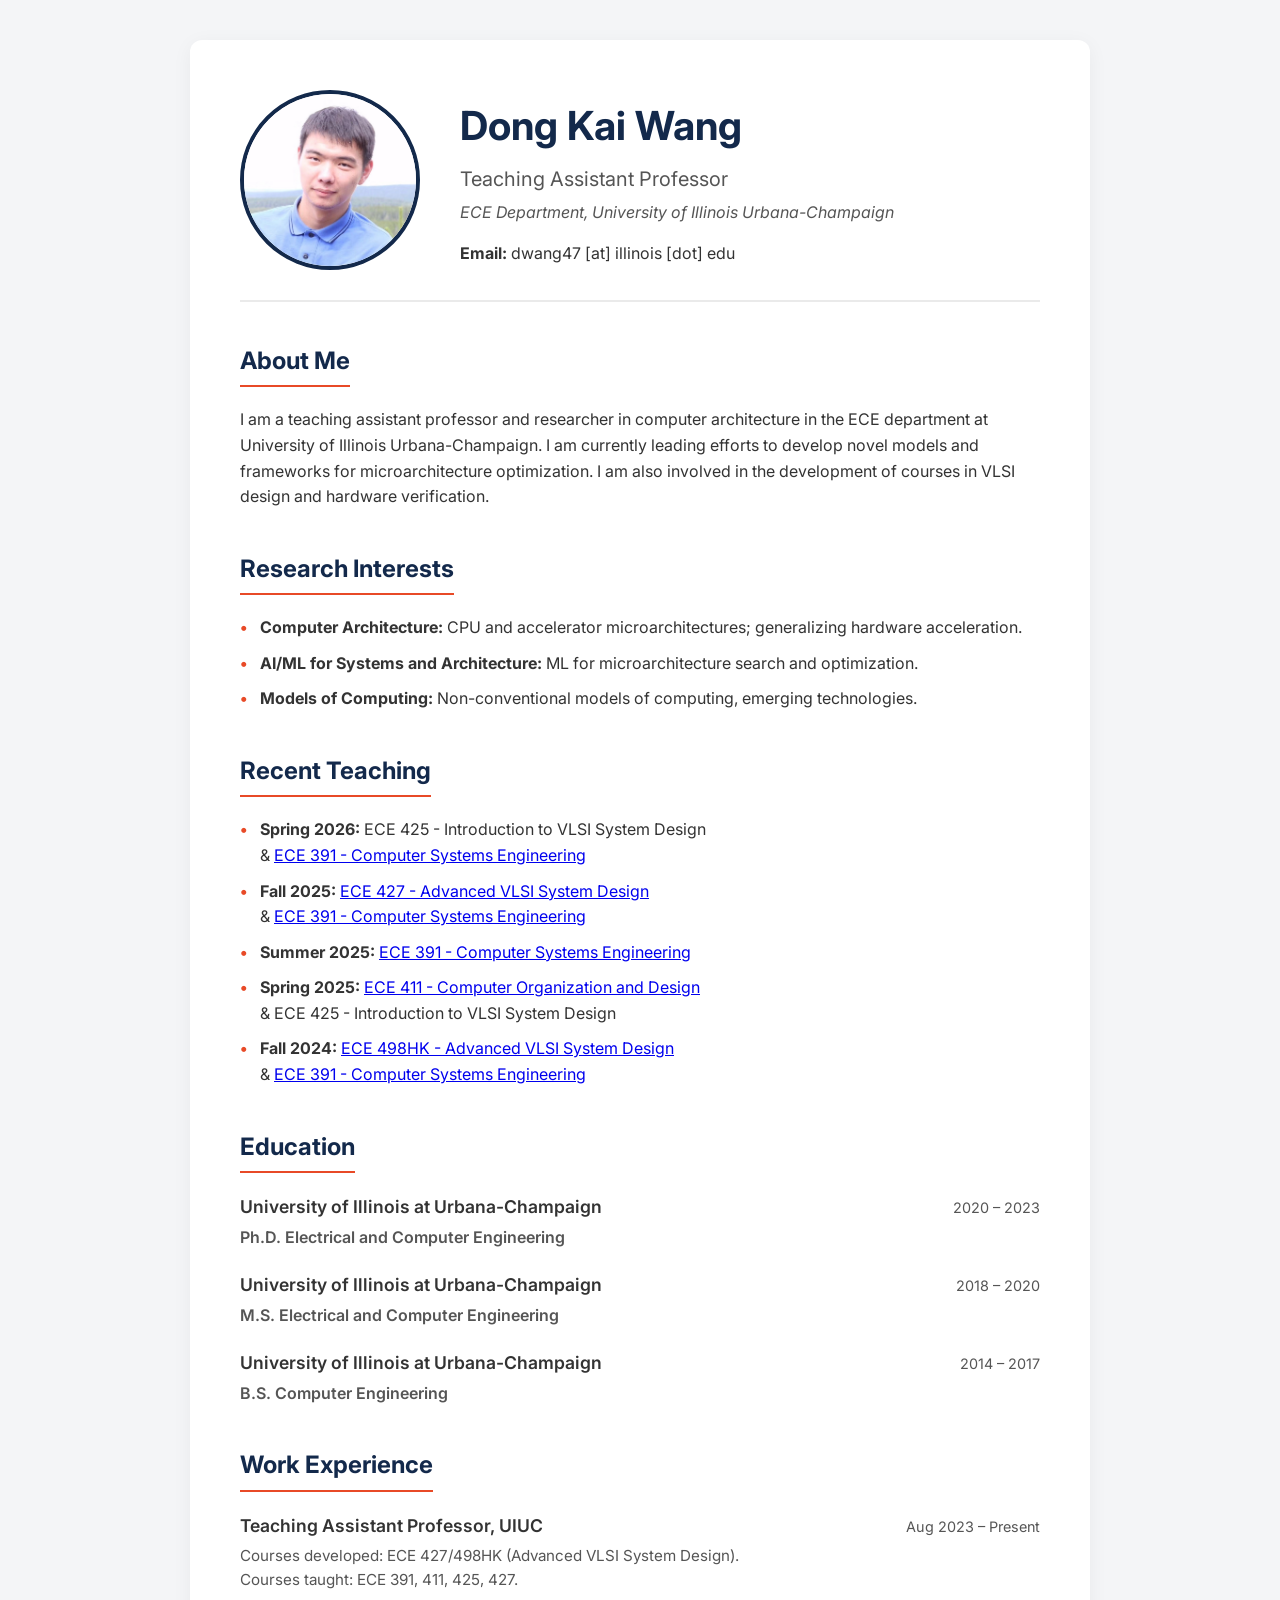
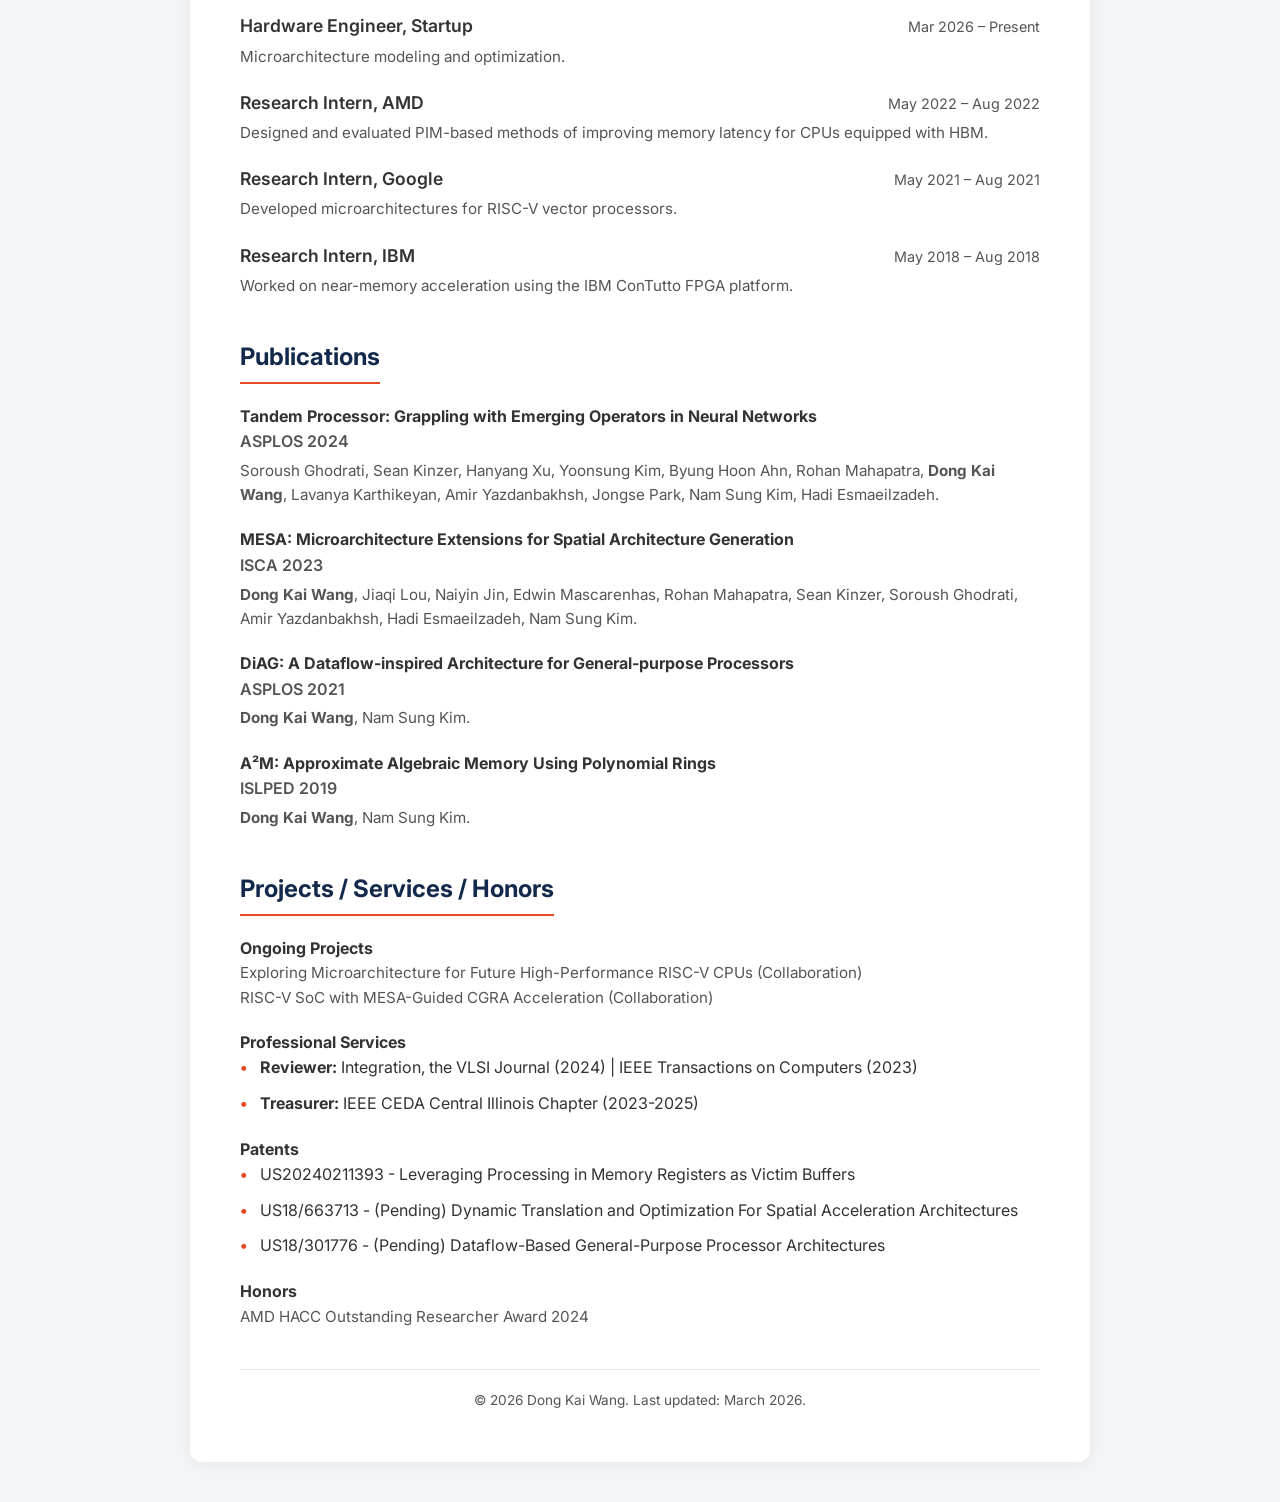
==== index.html @ e414188f "update" ====
<!DOCTYPE html>
<html lang="en">
<head>
    <meta charset="UTF-8">
    <meta name="viewport" content="width=device-width, initial-scale=1.0">
    <meta name="description" content="Dong Kai Wang - Teaching Assistant Professor at UIUC">
    <title>Dong Kai Wang | UIUC</title>
    <link rel="stylesheet" href="style.css">
    <link href="https://fonts.googleapis.com/css2?family=Inter:wght@300;400;600;700&display=swap" rel="stylesheet">
</head>
<body>

<div class="container">
    <header class="profile-header">
        <img src="headshot.jpg" alt="Dong Kai Wang" class="profile-img">
        <div class="profile-info">
            <h1>Dong Kai Wang</h1>
            <h2>Teaching Assistant Professor</h2>
            <p class="department">ECE Department, University of Illinois Urbana-Champaign</p>
            <p class="contact"><strong>Email:</strong> dwang47 [at] illinois [dot] edu</p>
        </div>
    </header>

    <main>
        <section id="about">
            <h3 class="section-title">About Me</h3>
            <p>I am a teaching assistant professor and researcher in computer architecture in the ECE department at University of Illinois Urbana-Champaign. I am currently leading efforts to develop novel models and frameworks for microarchitecture optimization. I am also involved in the development of courses in VLSI design and hardware verification.</p>
        </section>

        <section id="research-interests">
            <h3 class="section-title">Research Interests</h3>
            <ul class="clean-list">
                <li><strong>Computer Architecture:</strong> CPU and accelerator microarchitectures; generalizing hardware acceleration.</li>
                <li><strong>AI/ML for Systems and Architecture:</strong> ML for microarchitecture search and optimization.</li>
                <li><strong>Models of Computing:</strong> Non-conventional models of computing, emerging technologies.</li>
            </ul>
        </section>

        <section id="teaching">
            <h3 class="section-title">Recent Teaching</h3>
            <ul class="clean-list">
                <li><strong>Spring 2026:</strong> ECE 425 - Introduction to VLSI System Design <br>& <a href="https://courses.grainger.illinois.edu/ece391/sp2026/">ECE 391 - Computer Systems Engineering</a></li>
                <li><strong>Fall 2025:</strong> <a href="https://courses.grainger.illinois.edu/ece427/fa2025/">ECE 427 - Advanced VLSI System Design</a> <br>& <a href="https://courses.grainger.illinois.edu/ece391/fa2025/">ECE 391 - Computer Systems Engineering</a></li>
                <li><strong>Summer 2025:</strong> <a href="https://courses.grainger.illinois.edu/ece391/su2025/">ECE 391 - Computer Systems Engineering</a></li>
                <li><strong>Spring 2025:</strong> <a href="https://courses.grainger.illinois.edu/ece411/sp2025/course.html">ECE 411 - Computer Organization and Design</a> <br>& ECE 425 - Introduction to VLSI System Design</li>
                <li><strong>Fall 2024:</strong> <a href="https://courses.grainger.illinois.edu/ece498hk/fa2024/">ECE 498HK - Advanced VLSI System Design</a> <br>& <a href="https://courses.grainger.illinois.edu/ece391/fa2024/">ECE 391 - Computer Systems Engineering</a></li>
            </ul>
        </section>

        <section id="education">
            <h3 class="section-title">Education</h3>
            <div class="item">
                <div class="item-header">
                    <h4>University of Illinois at Urbana-Champaign</h4>
                    <span class="item-date">2020 &ndash; 2023</span>
                </div>
                <p class="item-sub">Ph.D. Electrical and Computer Engineering</p>
            </div>
            <div class="item">
                <div class="item-header">
                    <h4>University of Illinois at Urbana-Champaign</h4>
                    <span class="item-date">2018 &ndash; 2020</span>
                </div>
                <p class="item-sub">M.S. Electrical and Computer Engineering</p>
            </div>
            <div class="item">
                <div class="item-header">
                    <h4>University of Illinois at Urbana-Champaign</h4>
                    <span class="item-date">2014 &ndash; 2017</span>
                </div>
                <p class="item-sub">B.S. Computer Engineering</p>
            </div>
        </section>

        <section id="experience">
            <h3 class="section-title">Work Experience</h3>
            <div class="item">
                <div class="item-header">
                    <h4>Teaching Assistant Professor, UIUC</h4>
                    <span class="item-date">Aug 2023 &ndash; Present</span>
                </div>
                <p class="item-desc">Courses developed: ECE 427/498HK (Advanced VLSI System Design).</p>
                <p class="item-desc">Courses taught: ECE 391, 411, 425, 427.</p>
            </div>
            <div class="item">
                <div class="item-header">
                    <h4>Hardware Engineer, Startup</h4>
                    <span class="item-date">Mar 2026 &ndash; Present</span>
                </div>
                <p class="item-desc">Microarchitecture modeling and optimization.</p>
            </div>
            <div class="item">
                <div class="item-header">
                    <h4>Research Intern, AMD</h4>
                    <span class="item-date">May 2022 &ndash; Aug 2022</span>
                </div>
                <p class="item-desc">Designed and evaluated PIM-based methods of improving memory latency for CPUs equipped with HBM.</p>
            </div>
            <div class="item">
                <div class="item-header">
                    <h4>Research Intern, Google</h4>
                    <span class="item-date">May 2021 &ndash; Aug 2021</span>
                </div>
                <p class="item-desc">Developed microarchitectures for RISC-V vector processors.</p>
            </div>
            <div class="item">
                <div class="item-header">
                    <h4>Research Intern, IBM</h4>
                    <span class="item-date">May 2018 &ndash; Aug 2018</span>
                </div>
                <p class="item-desc">Worked on near-memory acceleration using the IBM ConTutto FPGA platform.</p>
            </div>
        </section>

        <section id="publications">
            <h3 class="section-title">Publications</h3>
            <div class="item">
                <h4>Tandem Processor: Grappling with Emerging Operators in Neural Networks</h4>
                <p class="item-sub">ASPLOS 2024</p>
                <p class="item-desc">Soroush Ghodrati, Sean Kinzer, Hanyang Xu, Yoonsung Kim, Byung Hoon Ahn, Rohan Mahapatra, <strong>Dong Kai Wang</strong>, Lavanya Karthikeyan, Amir Yazdanbakhsh, Jongse Park, Nam Sung Kim, Hadi Esmaeilzadeh.</p>
            </div>
            <div class="item">
                <h4>MESA: Microarchitecture Extensions for Spatial Architecture Generation</h4>
                <p class="item-sub">ISCA 2023</p>
                <p class="item-desc"><strong>Dong Kai Wang</strong>, Jiaqi Lou, Naiyin Jin, Edwin Mascarenhas, Rohan Mahapatra, Sean Kinzer, Soroush Ghodrati, Amir Yazdanbakhsh, Hadi Esmaeilzadeh, Nam Sung Kim.</p>
            </div>
            <div class="item">
                <h4>DiAG: A Dataflow-inspired Architecture for General-purpose Processors</h4>
                <p class="item-sub">ASPLOS 2021</p>
                <p class="item-desc"><strong>Dong Kai Wang</strong>, Nam Sung Kim.</p>
            </div>
             <div class="item">
                <h4>A²M: Approximate Algebraic Memory Using Polynomial Rings</h4>
                <p class="item-sub">ISLPED 2019</p>
                <p class="item-desc"><strong>Dong Kai Wang</strong>, Nam Sung Kim.</p>
            </div>
        </section>

        <section id="misc">
            <h3 class="section-title">Projects / Services / Honors</h3>
            <div class="item">
                <h4>Ongoing Projects</h4>
                <p class="item-desc">Exploring Microarchitecture for Future High-Performance RISC-V CPUs (Collaboration)</p>
				<p class="item-desc">RISC-V SoC with MESA-Guided CGRA Acceleration (Collaboration)</p>
            </div>
            <div class="item">
                <h4>Professional Services</h4>
                <ul class="clean-list">
                    <li><strong>Reviewer:</strong> Integration, the VLSI Journal (2024) | IEEE Transactions on Computers (2023)</li>
                    <li><strong>Treasurer:</strong> IEEE CEDA Central Illinois Chapter (2023-2025)</li>
                </ul>
            </div>
            <div class="item">
                <h4>Patents</h4>
                <ul class="clean-list">
                    <li>US20240211393 - Leveraging Processing in Memory Registers as Victim Buffers</li>
                    <li>US18/663713 - (Pending) Dynamic Translation and Optimization For Spatial Acceleration Architectures</li>
                    <li>US18/301776 - (Pending) Dataflow-Based General-Purpose Processor Architectures</li>
                </ul>
            </div>
            <div class="item">
                <h4>Honors</h4>
                <p class="item-desc">AMD HACC Outstanding Researcher Award 2024</p>
            </div>
        </section>
    </main>

    <footer class="site-footer">
        <p>&copy; 2026 Dong Kai Wang. Last updated: March 2026.</p>
    </footer>
</div>

</body>
</html>
---- style.css ----
/* style.css - Modernized Academic Profile */

:root {
    /* UIUC Brand Colors */
    --uiuc-blue: #13294B;
    --uiuc-orange: #E84A27;
    
    --text-main: #333333;
    --text-muted: #555555;
    --bg-page: #F4F5F7;
    --bg-container: #FFFFFF;
    --border-light: #EAEAEA;
}

* {
    box-sizing: border-box;
    margin: 0;
    padding: 0;
}

body {
    font-family: 'Inter', -apple-system, BlinkMacSystemFont, "Segoe UI", Roboto, sans-serif;
    color: var(--text-main);
    background-color: var(--bg-page);
    line-height: 1.6;
    font-size: 16px;
}

.container {
    max-width: 900px;
    margin: 40px auto;
    background-color: var(--bg-container);
    padding: 50px;
    border-radius: 12px;
    box-shadow: 0 4px 20px rgba(0, 0, 0, 0.05);
}

/* Header Styles */
.profile-header {
    display: flex;
    align-items: center;
    gap: 40px;
    margin-bottom: 40px;
    padding-bottom: 30px;
    border-bottom: 2px solid var(--border-light);
}

.profile-img {
    width: 180px;
    height: 180px;
    object-fit: cover;
    border-radius: 50%;
    border: 4px solid var(--uiuc-blue);
}

.profile-info h1 {
    font-size: 2.5rem;
    color: var(--uiuc-blue);
    font-weight: 700;
    margin-bottom: 5px;
}

.profile-info h2 {
    font-size: 1.25rem;
    color: var(--text-muted);
    font-weight: 400;
    margin-bottom: 5px;
}

.department {
    font-style: italic;
    color: var(--text-muted);
    margin-bottom: 15px;
}

/* Section Styles */
section {
    margin-bottom: 40px;
}

.section-title {
    font-size: 1.5rem;
    color: var(--uiuc-blue);
    border-bottom: 2px solid var(--uiuc-orange);
    padding-bottom: 5px;
    margin-bottom: 20px;
    display: inline-block;
}

/* Item Styles (for education, experience, pubs) */
.item {
    margin-bottom: 20px;
}

.item-header {
    display: flex;
    justify-content: space-between;
    align-items: baseline;
    margin-bottom: 4px;
}

.item-header h4 {
    font-size: 1.1rem;
    font-weight: 600;
    color: var(--text-main);
}

.item-date {
    font-size: 0.9rem;
    color: var(--text-muted);
    white-space: nowrap;
}

.item-sub {
    font-weight: 600;
    color: var(--text-muted);
    margin-bottom: 4px;
}

.item-desc {
    color: var(--text-muted);
    font-size: 0.95rem;
}

/* Lists */
.clean-list {
    list-style-type: none;
}

.clean-list li {
    margin-bottom: 10px;
    position: relative;
    padding-left: 20px;
}

.clean-list li::before {
    content: "•";
    color: var(--uiuc-orange);
    font-weight: bold;
    position: absolute;
    left: 0;
}

/* Footer */
.site-footer {
    text-align: center;
    margin-top: 40px;
    padding-top: 20px;
    border-top: 1px solid var(--border-light);
    color: var(--text-muted);
    font-size: 0.85rem;
}

/* Responsive adjustments for mobile */
@media (max-width: 600px) {
    .container {
        margin: 20px;
        padding: 30px;
    }
    
    .profile-header {
        flex-direction: column;
        text-align: center;
        gap: 20px;
    }
    
    .item-header {
        flex-direction: column;
    }
}
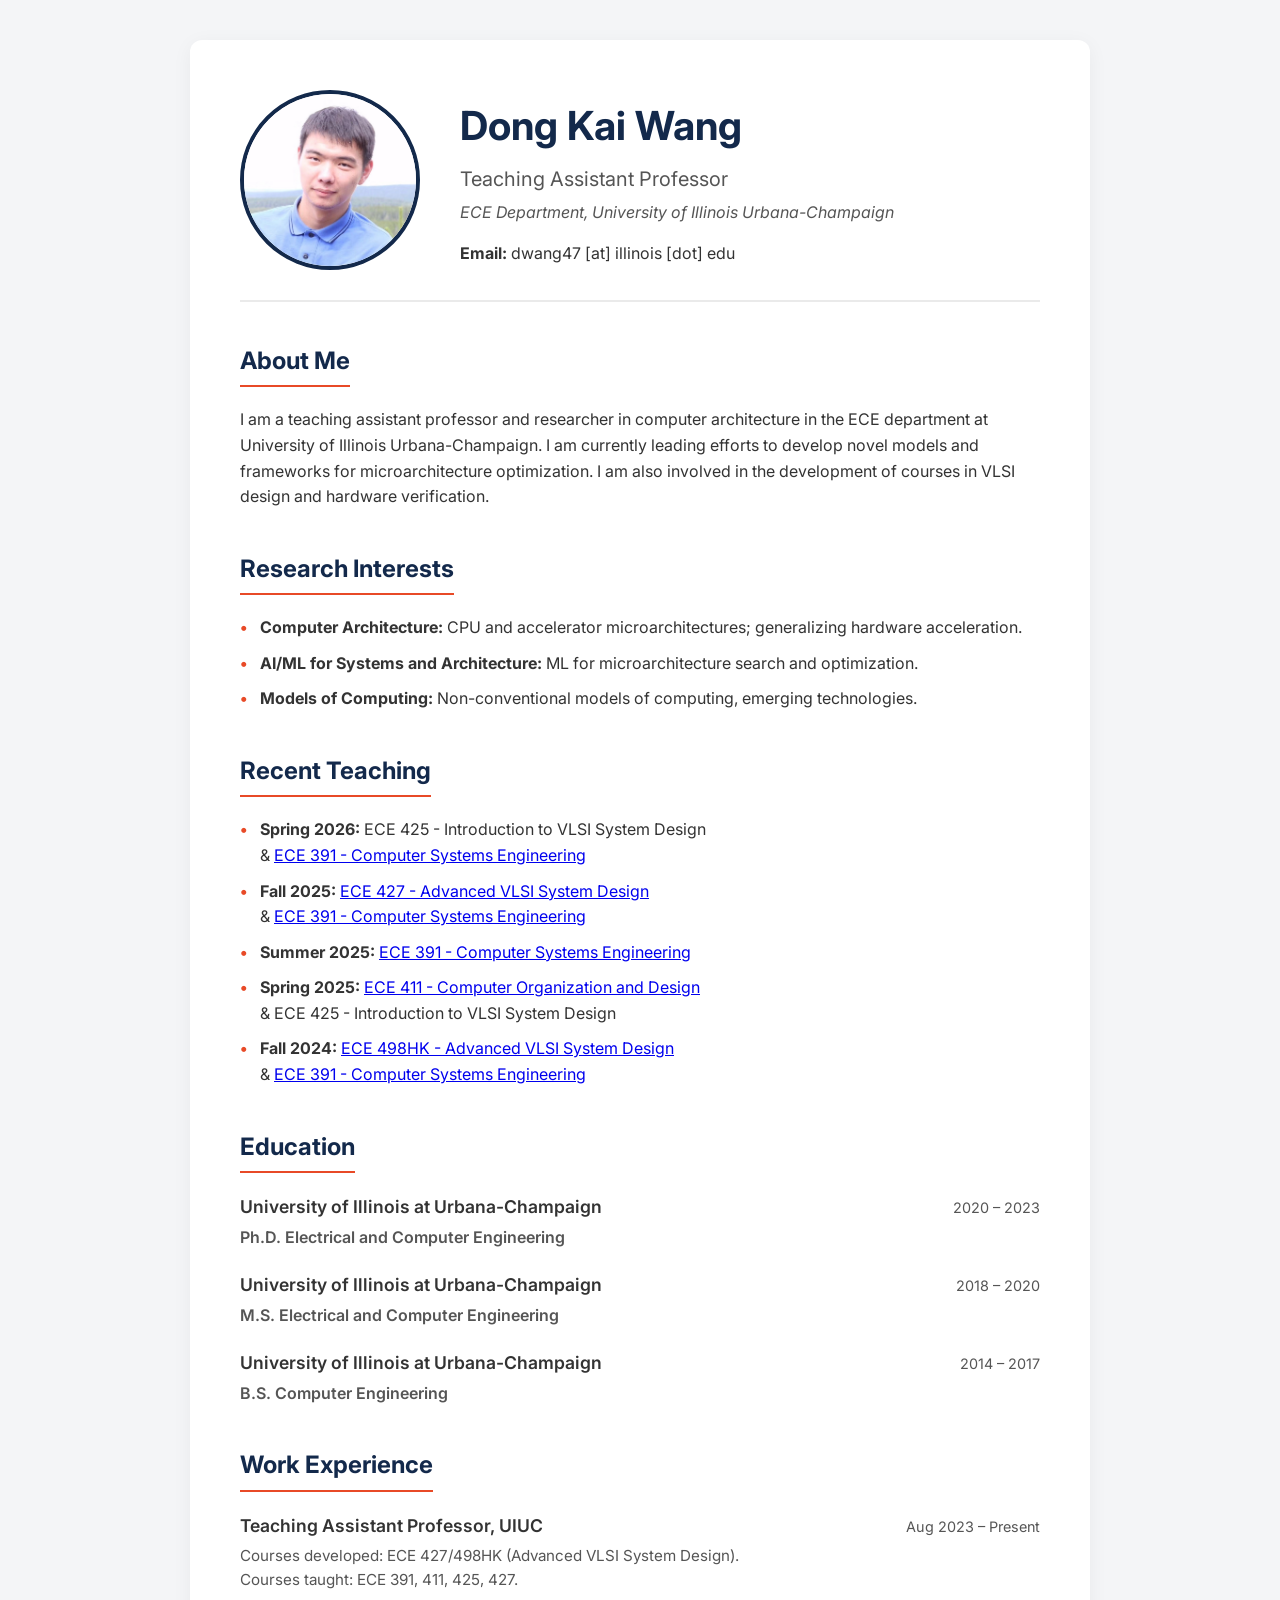
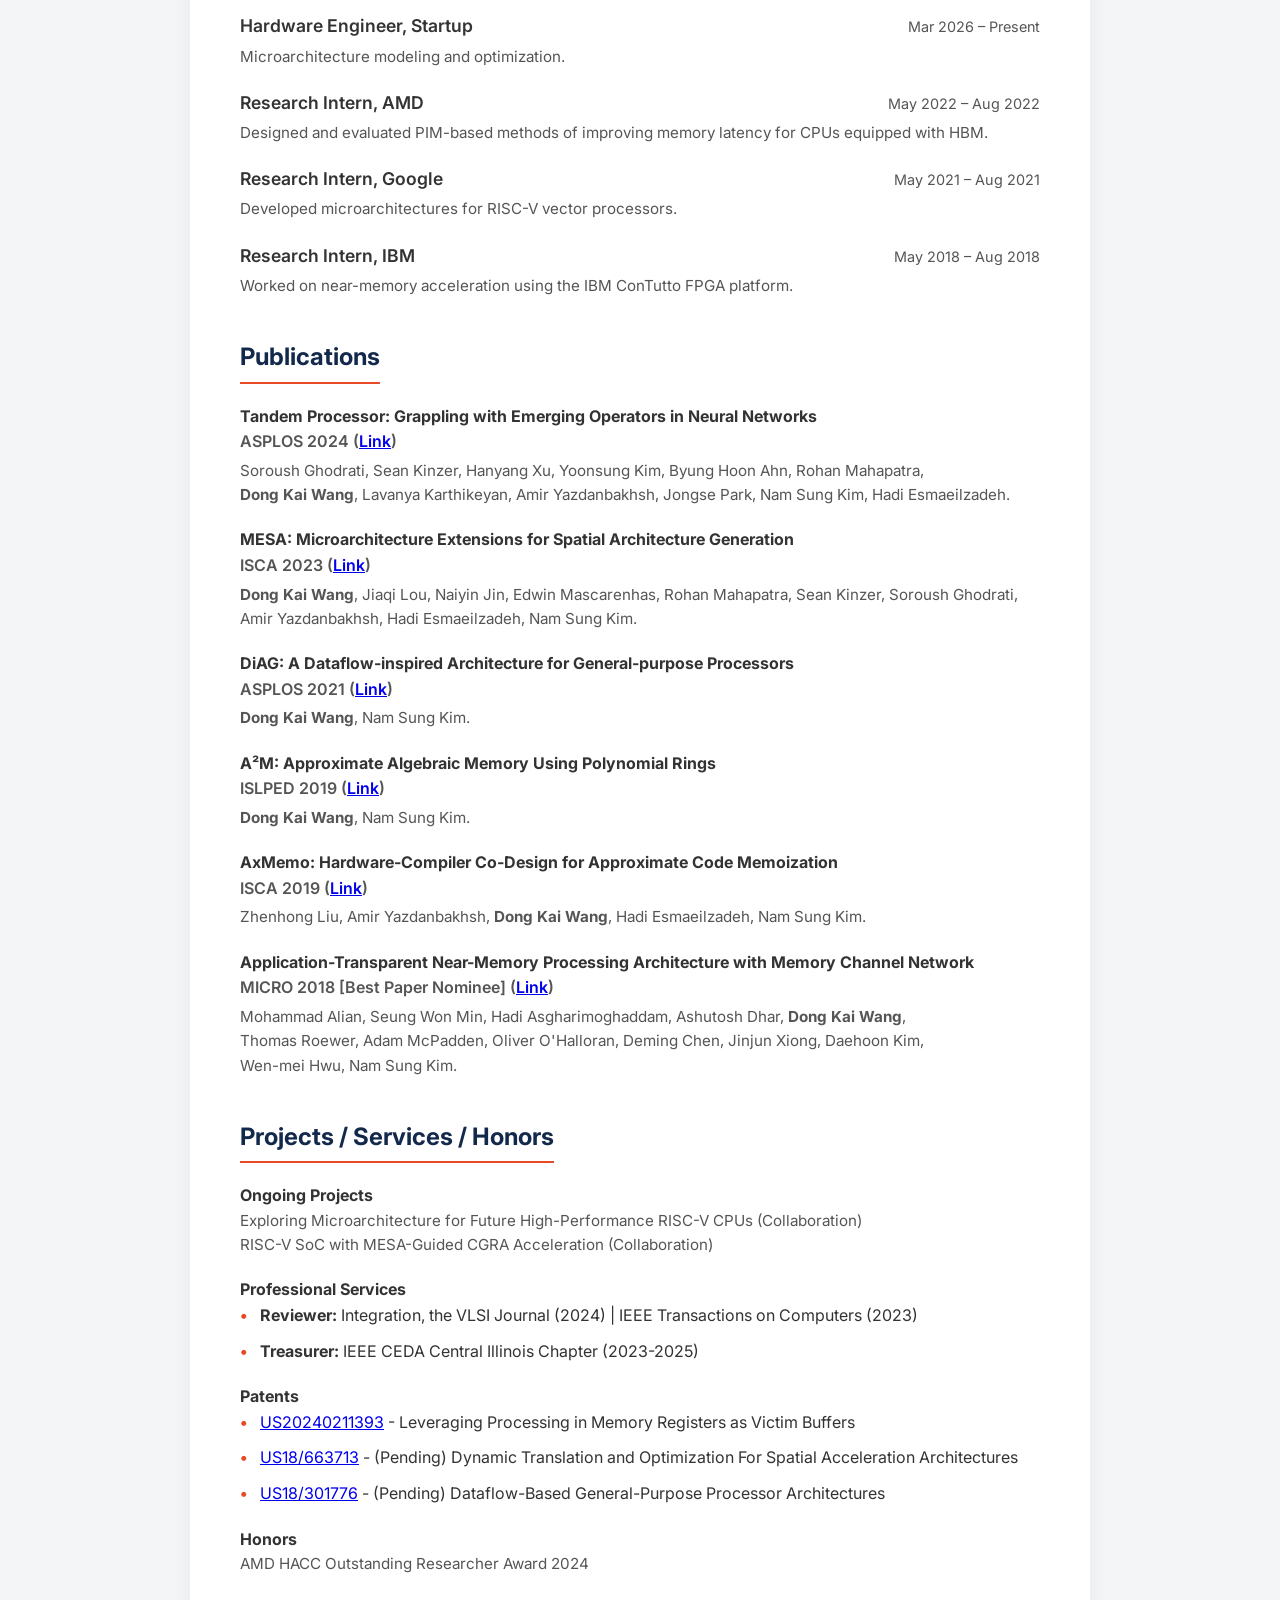
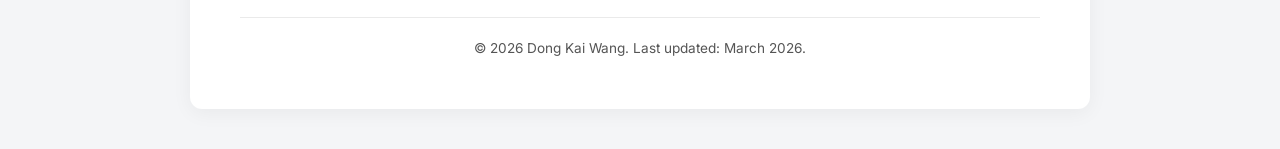
==== commit 99e18ad3: "update" ====
--- a/index.html
+++ b/index.html
@@ -116,23 +116,33 @@
             <h3 class="section-title">Publications</h3>
             <div class="item">
                 <h4>Tandem Processor: Grappling with Emerging Operators in Neural Networks</h4>
-                <p class="item-sub">ASPLOS 2024</p>
-                <p class="item-desc">Soroush Ghodrati, Sean Kinzer, Hanyang Xu, Yoonsung Kim, Byung Hoon Ahn, Rohan Mahapatra, <strong>Dong Kai Wang</strong>, Lavanya Karthikeyan, Amir Yazdanbakhsh, Jongse Park, Nam Sung Kim, Hadi Esmaeilzadeh.</p>
+                <p class="item-sub">ASPLOS 2024 (<a href="https://dl.acm.org/doi/10.1145/3620665.3640365">Link</a>)</p>
+                <p class="item-desc">Soroush Ghodrati, Sean Kinzer, Hanyang Xu, Yoonsung Kim, Byung Hoon Ahn, Rohan Mahapatra, <br> <strong>Dong Kai Wang</strong>, Lavanya Karthikeyan, Amir Yazdanbakhsh, Jongse Park, Nam Sung Kim, Hadi Esmaeilzadeh.</p>
             </div>
             <div class="item">
                 <h4>MESA: Microarchitecture Extensions for Spatial Architecture Generation</h4>
-                <p class="item-sub">ISCA 2023</p>
+                <p class="item-sub">ISCA 2023 (<a href="https://dl.acm.org/doi/abs/10.1145/3579371.3589084">Link</a>)</p>
                 <p class="item-desc"><strong>Dong Kai Wang</strong>, Jiaqi Lou, Naiyin Jin, Edwin Mascarenhas, Rohan Mahapatra, Sean Kinzer, Soroush Ghodrati, Amir Yazdanbakhsh, Hadi Esmaeilzadeh, Nam Sung Kim.</p>
             </div>
             <div class="item">
                 <h4>DiAG: A Dataflow-inspired Architecture for General-purpose Processors</h4>
-                <p class="item-sub">ASPLOS 2021</p>
+                <p class="item-sub">ASPLOS 2021 (<a href="https://dl.acm.org/doi/10.1145/3445814.3446703">Link</a>)</p>
                 <p class="item-desc"><strong>Dong Kai Wang</strong>, Nam Sung Kim.</p>
             </div>
              <div class="item">
                 <h4>A²M: Approximate Algebraic Memory Using Polynomial Rings</h4>
-                <p class="item-sub">ISLPED 2019</p>
+                <p class="item-sub">ISLPED 2019 (<a href="https://ieeexplore.ieee.org/document/8824846">Link</a>)</p>
                 <p class="item-desc"><strong>Dong Kai Wang</strong>, Nam Sung Kim.</p>
+            </div>
+             <div class="item">
+                <h4>AxMemo: Hardware-Compiler Co-Design for Approximate Code Memoization</h4>
+                <p class="item-sub">ISCA 2019 (<a href="https://ieeexplore.ieee.org/document/8980340">Link</a>)</p>
+                <p class="item-desc">Zhenhong Liu, Amir Yazdanbakhsh, <strong>Dong Kai Wang</strong>, Hadi Esmaeilzadeh, Nam Sung Kim.</p>
+            </div>
+             <div class="item">
+                <h4>Application-Transparent Near-Memory Processing Architecture with Memory Channel Network</h4>
+                <p class="item-sub">MICRO 2018 [Best Paper Nominee] (<a href="https://ieeexplore.ieee.org/document/8574587">Link</a>)</p>
+                <p class="item-desc">Mohammad Alian, Seung Won Min, Hadi Asgharimoghaddam, Ashutosh Dhar, <strong>Dong Kai Wang</strong>, <br> Thomas Roewer, Adam McPadden, Oliver O'Halloran, Deming Chen, Jinjun Xiong, Daehoon Kim, <br> Wen-mei Hwu, Nam Sung Kim.</p>
             </div>
         </section>
 
@@ -153,9 +163,9 @@
             <div class="item">
                 <h4>Patents</h4>
                 <ul class="clean-list">
-                    <li>US20240211393 - Leveraging Processing in Memory Registers as Victim Buffers</li>
-                    <li>US18/663713 - (Pending) Dynamic Translation and Optimization For Spatial Acceleration Architectures</li>
-                    <li>US18/301776 - (Pending) Dataflow-Based General-Purpose Processor Architectures</li>
+                    <li><a href="https://patents.google.com/patent/US12147338B2">US20240211393</a> - Leveraging Processing in Memory Registers as Victim Buffers</li>
+                    <li><a href="https://patents.google.com/patent/US20240385886A1/en">US18/663713</a> - (Pending) Dynamic Translation and Optimization For Spatial Acceleration Architectures</li>
+                    <li><a href="https://patents.google.com/patent/US20230333852A1/en">US18/301776</a> - (Pending) Dataflow-Based General-Purpose Processor Architectures</li>
                 </ul>
             </div>
             <div class="item">
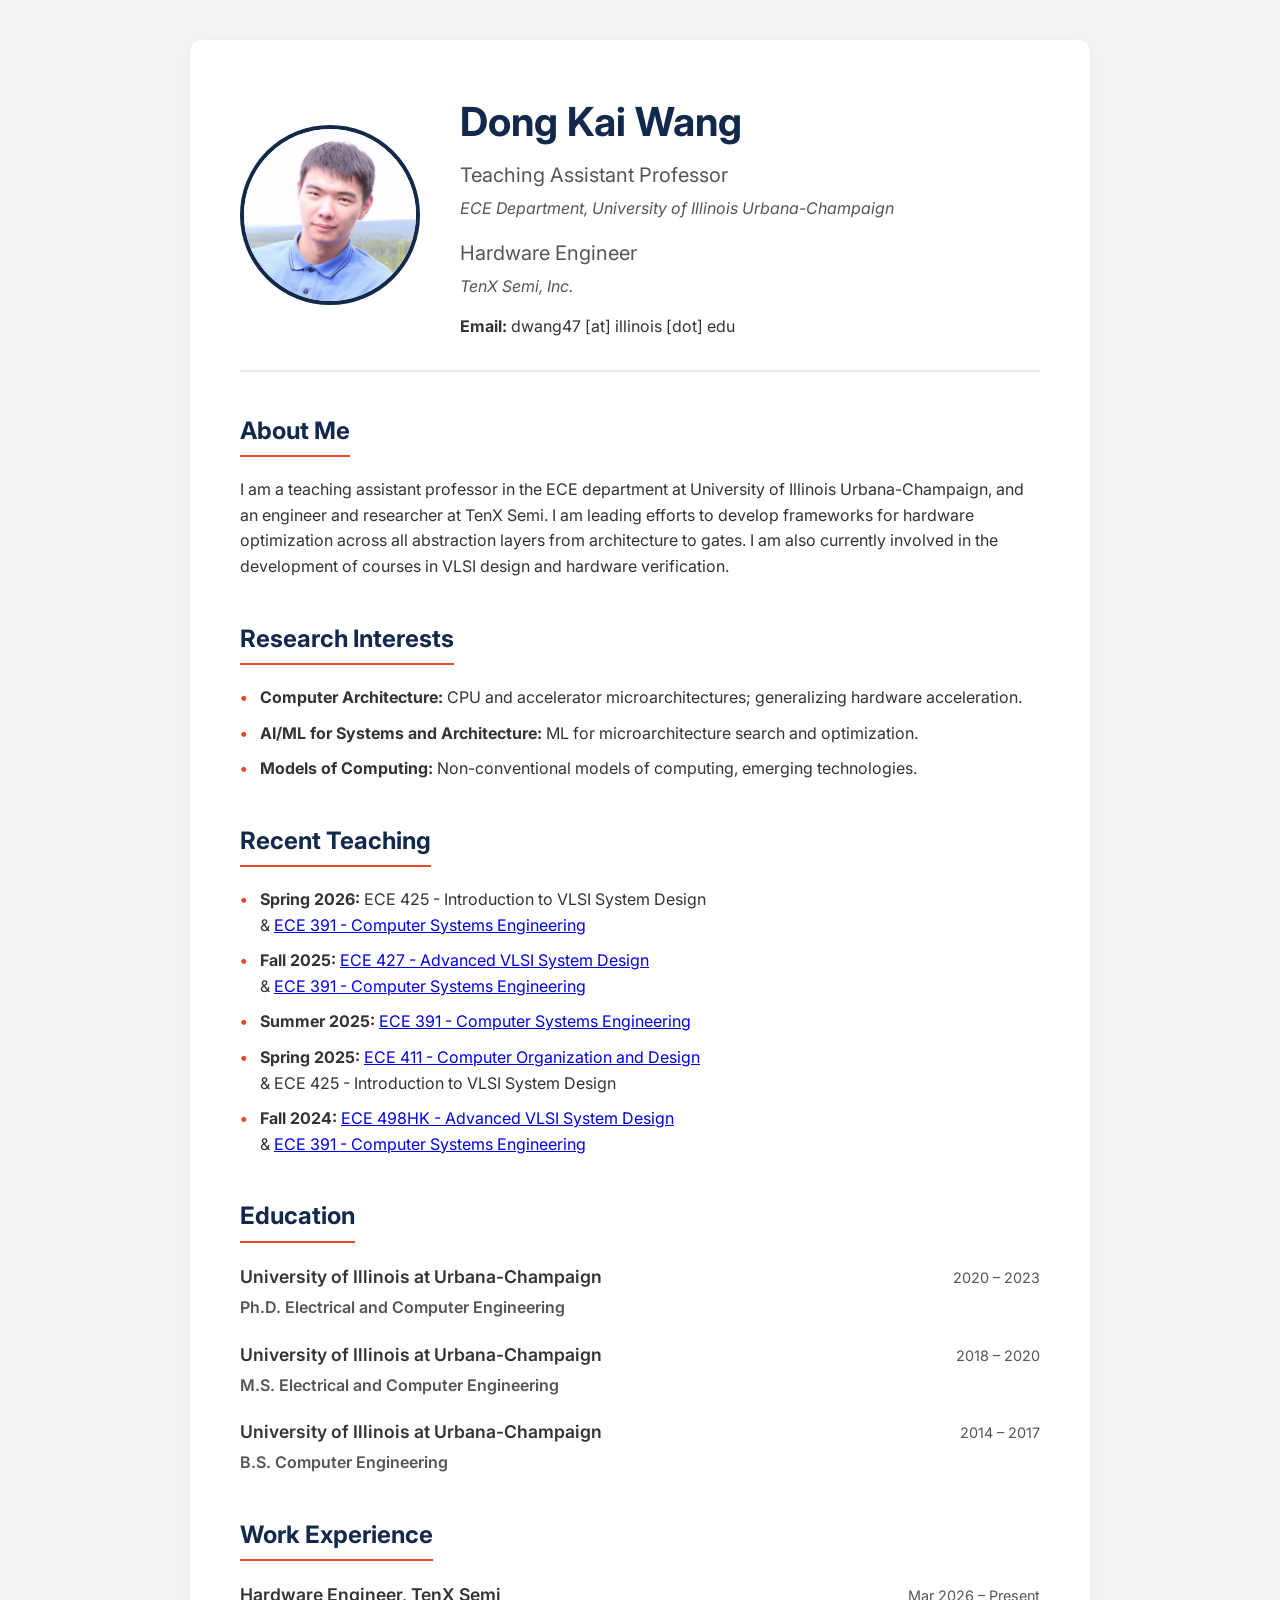
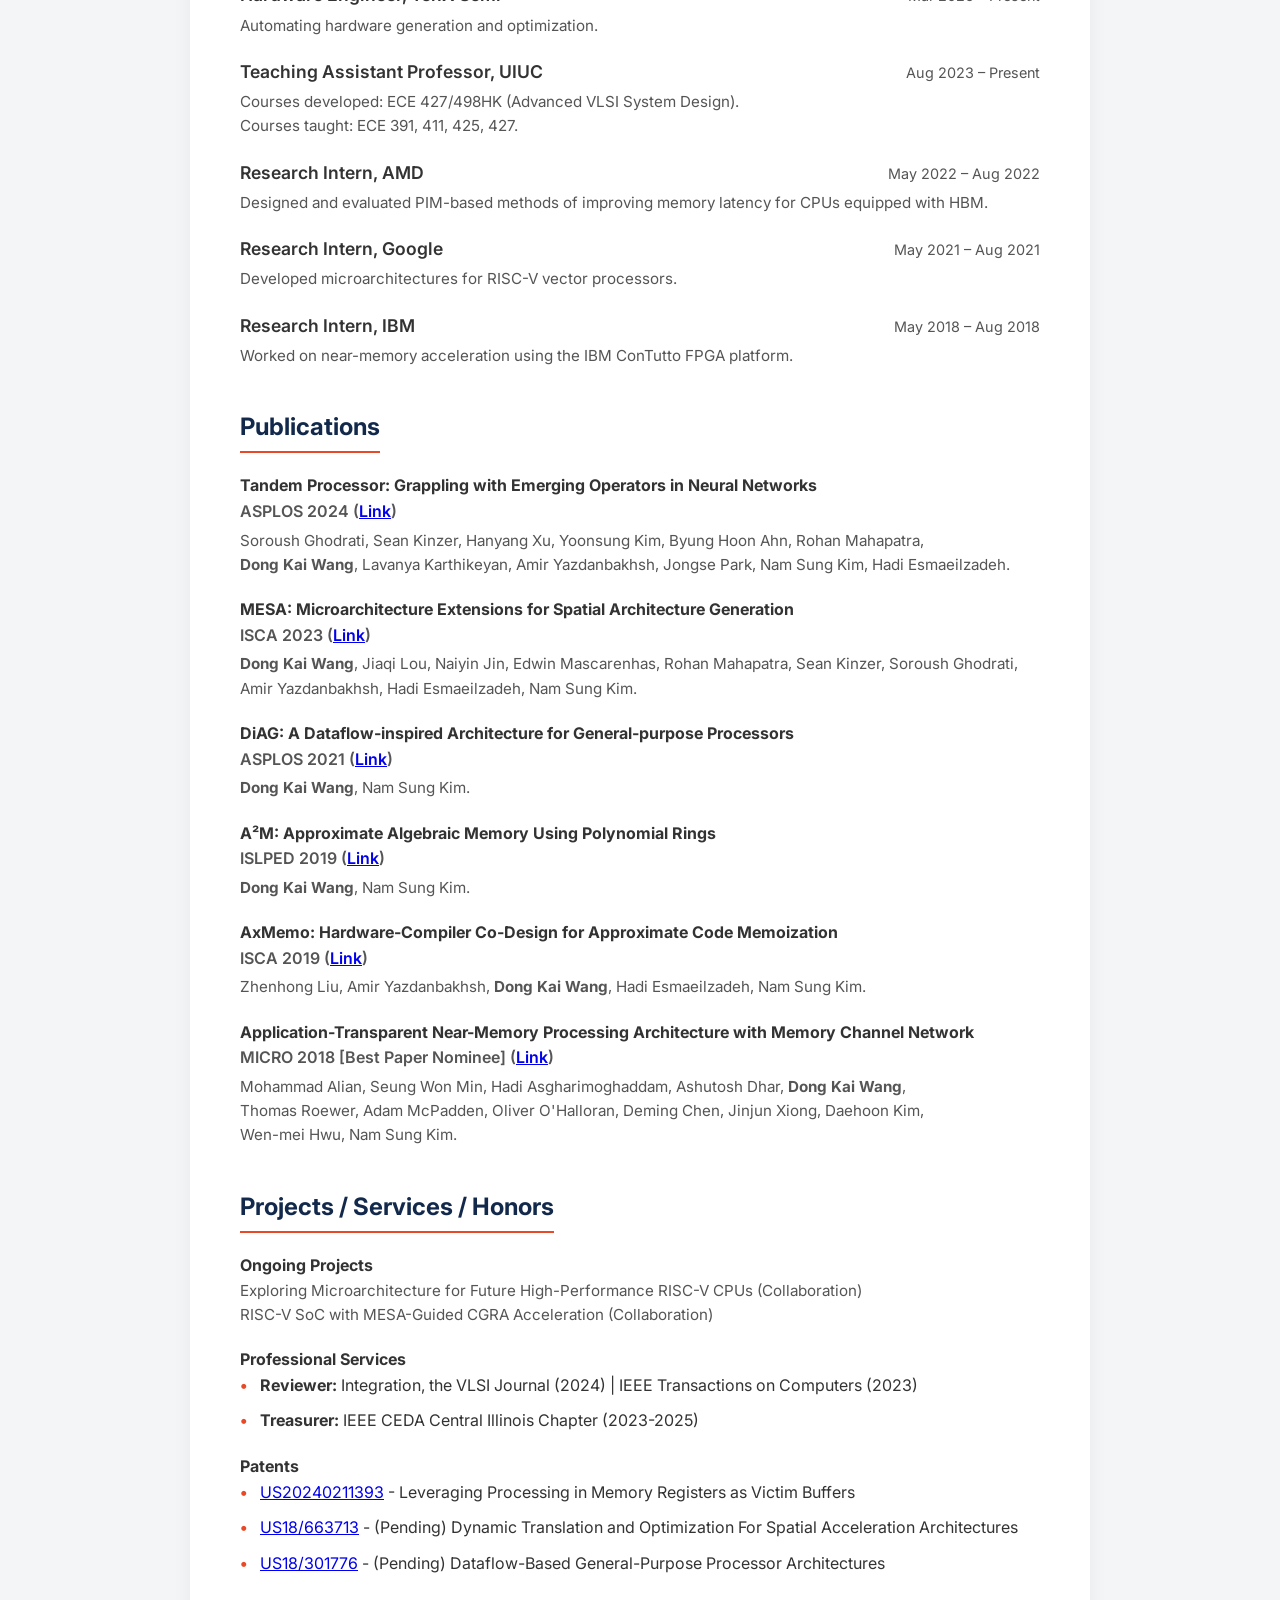
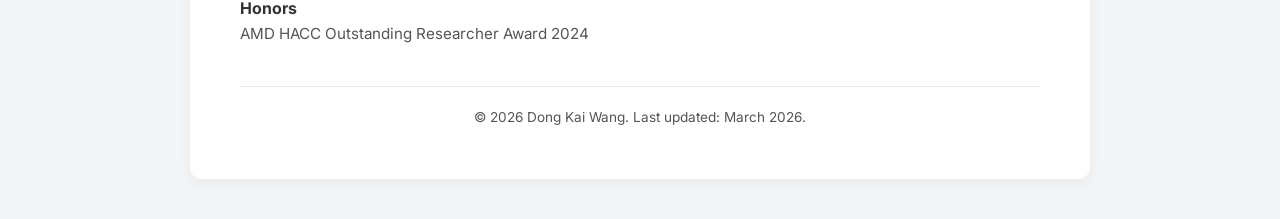
==== commit 696e36f2: "Update index.html" ====
--- a/index.html
+++ b/index.html
@@ -3,8 +3,8 @@
 <head>
     <meta charset="UTF-8">
     <meta name="viewport" content="width=device-width, initial-scale=1.0">
-    <meta name="description" content="Dong Kai Wang - Teaching Assistant Professor at UIUC">
-    <title>Dong Kai Wang | UIUC</title>
+    <meta name="description" content="Dong Kai Wang">
+    <title>Dong Kai Wang</title>
     <link rel="stylesheet" href="style.css">
     <link href="https://fonts.googleapis.com/css2?family=Inter:wght@300;400;600;700&display=swap" rel="stylesheet">
 </head>
@@ -17,6 +17,8 @@
             <h1>Dong Kai Wang</h1>
             <h2>Teaching Assistant Professor</h2>
             <p class="department">ECE Department, University of Illinois Urbana-Champaign</p>
+            <h2>Hardware Engineer</h2>
+            <p class="department">TenX Semi, Inc.</p>
             <p class="contact"><strong>Email:</strong> dwang47 [at] illinois [dot] edu</p>
         </div>
     </header>
@@ -24,7 +26,7 @@
     <main>
         <section id="about">
             <h3 class="section-title">About Me</h3>
-            <p>I am a teaching assistant professor and researcher in computer architecture in the ECE department at University of Illinois Urbana-Champaign. I am currently leading efforts to develop novel models and frameworks for microarchitecture optimization. I am also involved in the development of courses in VLSI design and hardware verification.</p>
+            <p>I am a teaching assistant professor in the ECE department at University of Illinois Urbana-Champaign, and an engineer and researcher at TenX Semi. I am leading efforts to develop frameworks for hardware optimization across all abstraction layers from architecture to gates. I am also currently involved in the development of courses in VLSI design and hardware verification.</p>
         </section>
 
         <section id="research-interests">
@@ -76,18 +78,18 @@
             <h3 class="section-title">Work Experience</h3>
             <div class="item">
                 <div class="item-header">
+                    <h4>Hardware Engineer, TenX Semi</h4>
+                    <span class="item-date">Mar 2026 &ndash; Present</span>
+                </div>
+                <p class="item-desc">Automating hardware generation and optimization.</p>
+            </div>
+            <div class="item">
+                <div class="item-header">
                     <h4>Teaching Assistant Professor, UIUC</h4>
                     <span class="item-date">Aug 2023 &ndash; Present</span>
                 </div>
                 <p class="item-desc">Courses developed: ECE 427/498HK (Advanced VLSI System Design).</p>
                 <p class="item-desc">Courses taught: ECE 391, 411, 425, 427.</p>
-            </div>
-            <div class="item">
-                <div class="item-header">
-                    <h4>Hardware Engineer, Startup</h4>
-                    <span class="item-date">Mar 2026 &ndash; Present</span>
-                </div>
-                <p class="item-desc">Microarchitecture modeling and optimization.</p>
             </div>
             <div class="item">
                 <div class="item-header">
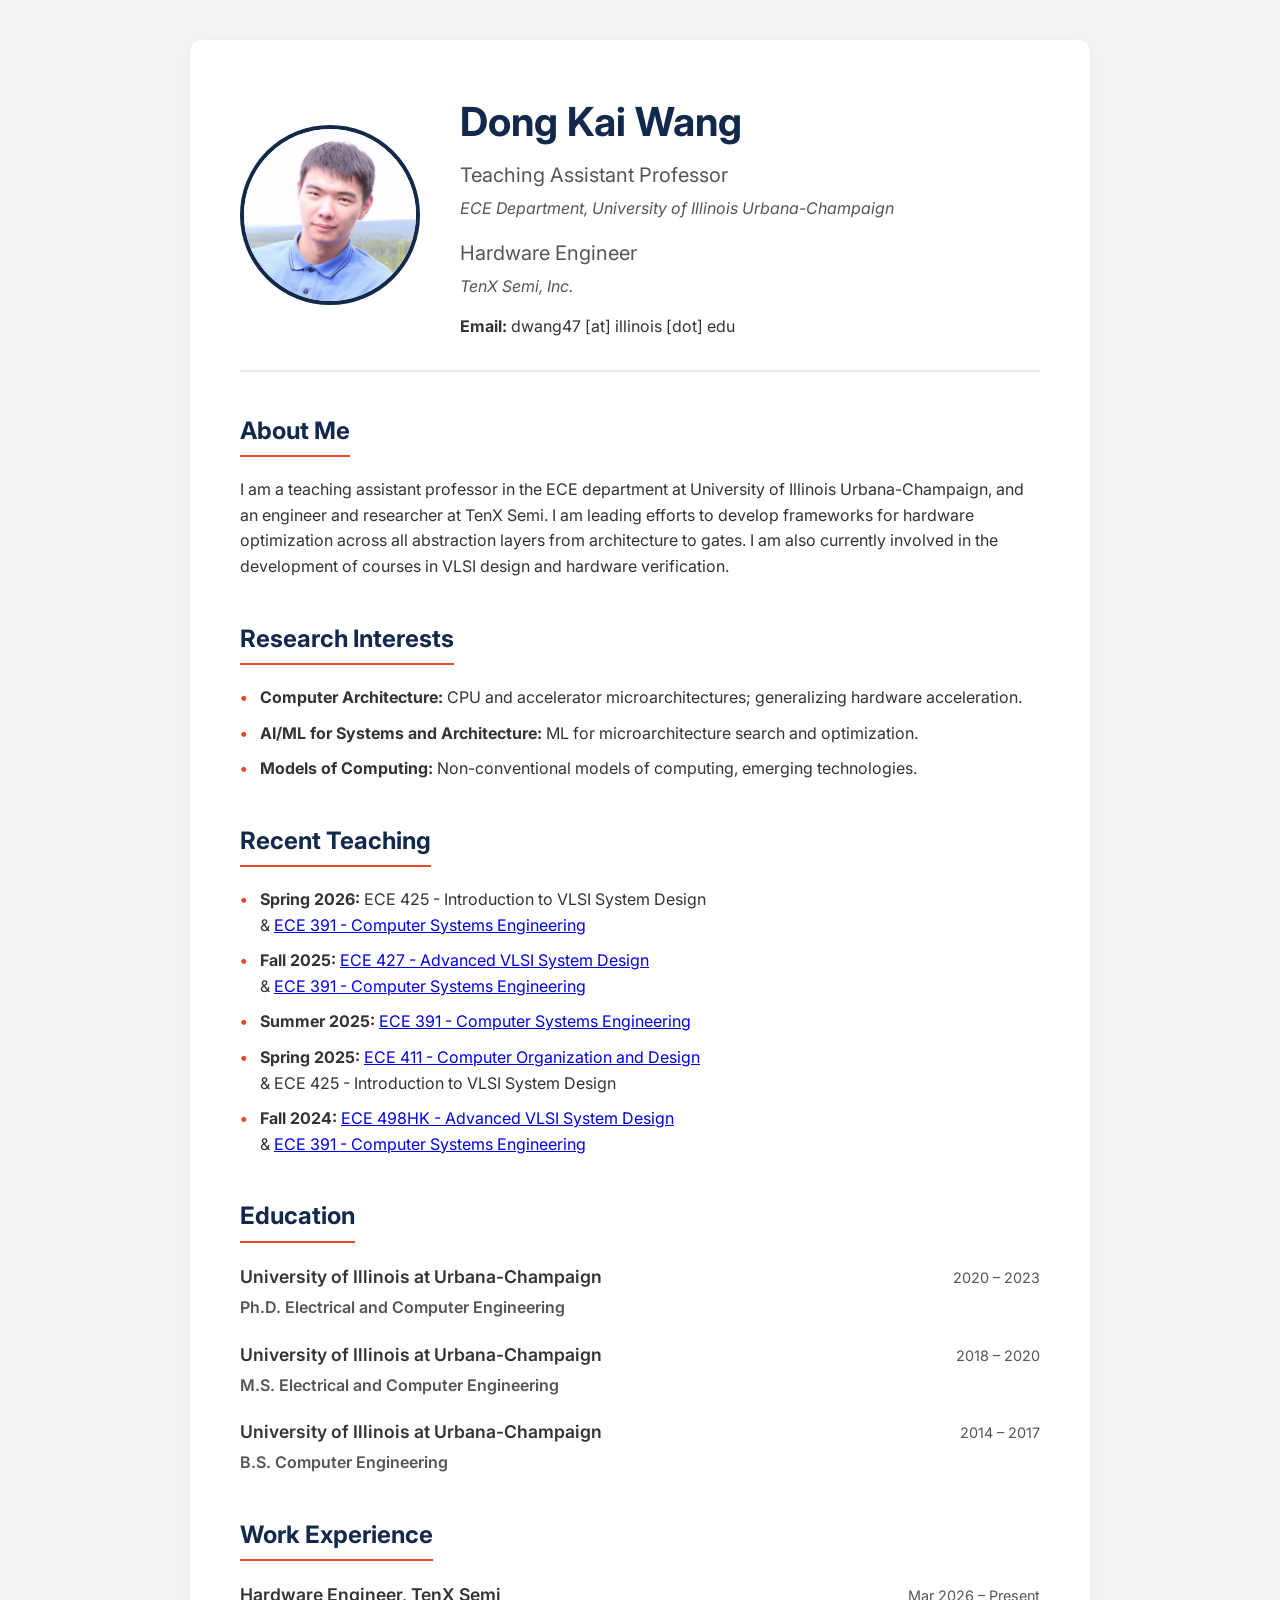
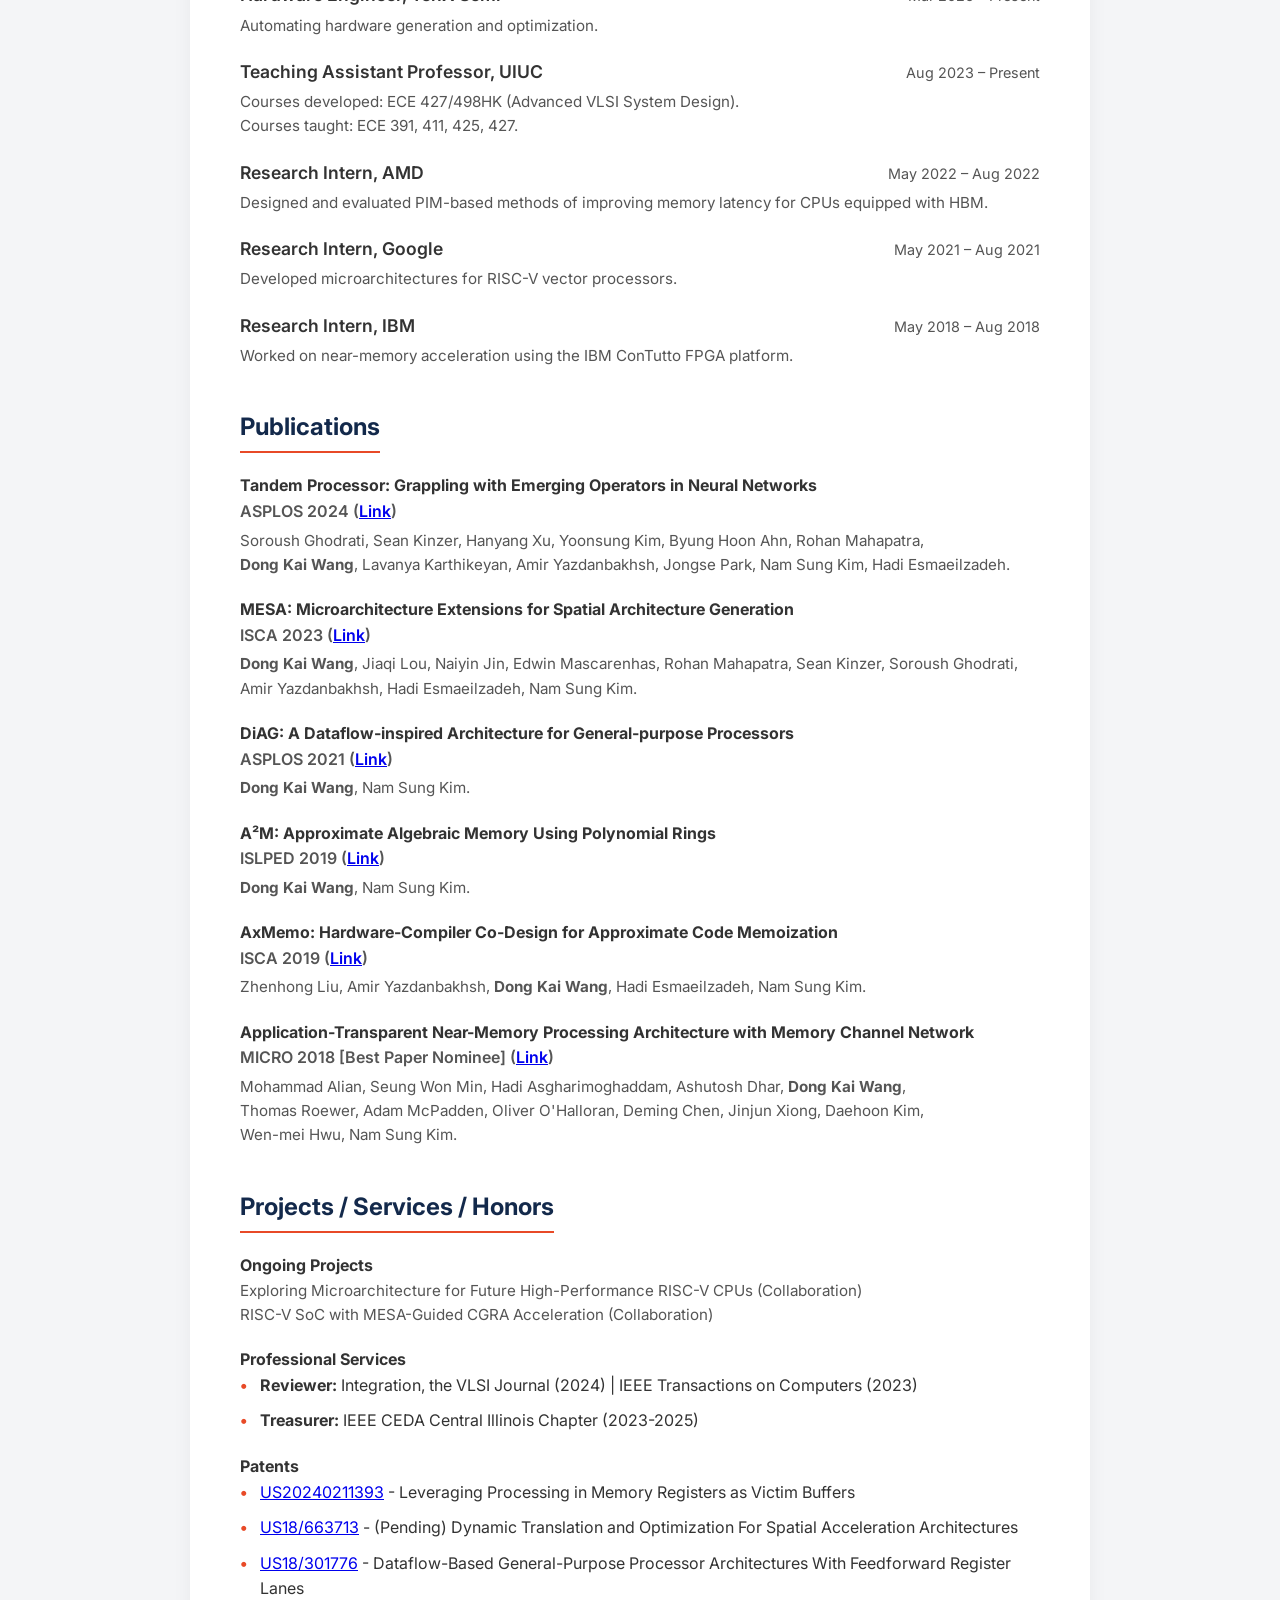
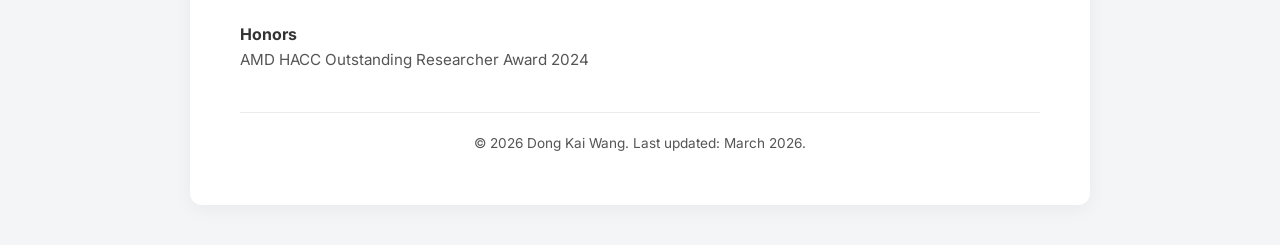
==== commit a98e017d: "Update index.html" ====
--- a/index.html
+++ b/index.html
@@ -167,7 +167,7 @@
                 <ul class="clean-list">
                     <li><a href="https://patents.google.com/patent/US12147338B2">US20240211393</a> - Leveraging Processing in Memory Registers as Victim Buffers</li>
                     <li><a href="https://patents.google.com/patent/US20240385886A1/en">US18/663713</a> - (Pending) Dynamic Translation and Optimization For Spatial Acceleration Architectures</li>
-                    <li><a href="https://patents.google.com/patent/US20230333852A1/en">US18/301776</a> - (Pending) Dataflow-Based General-Purpose Processor Architectures</li>
+                    <li><a href="https://patents.google.com/patent/US20230333852A1/en">US18/301776</a> - Dataflow-Based General-Purpose Processor Architectures With Feedforward Register Lanes</li>
                 </ul>
             </div>
             <div class="item">
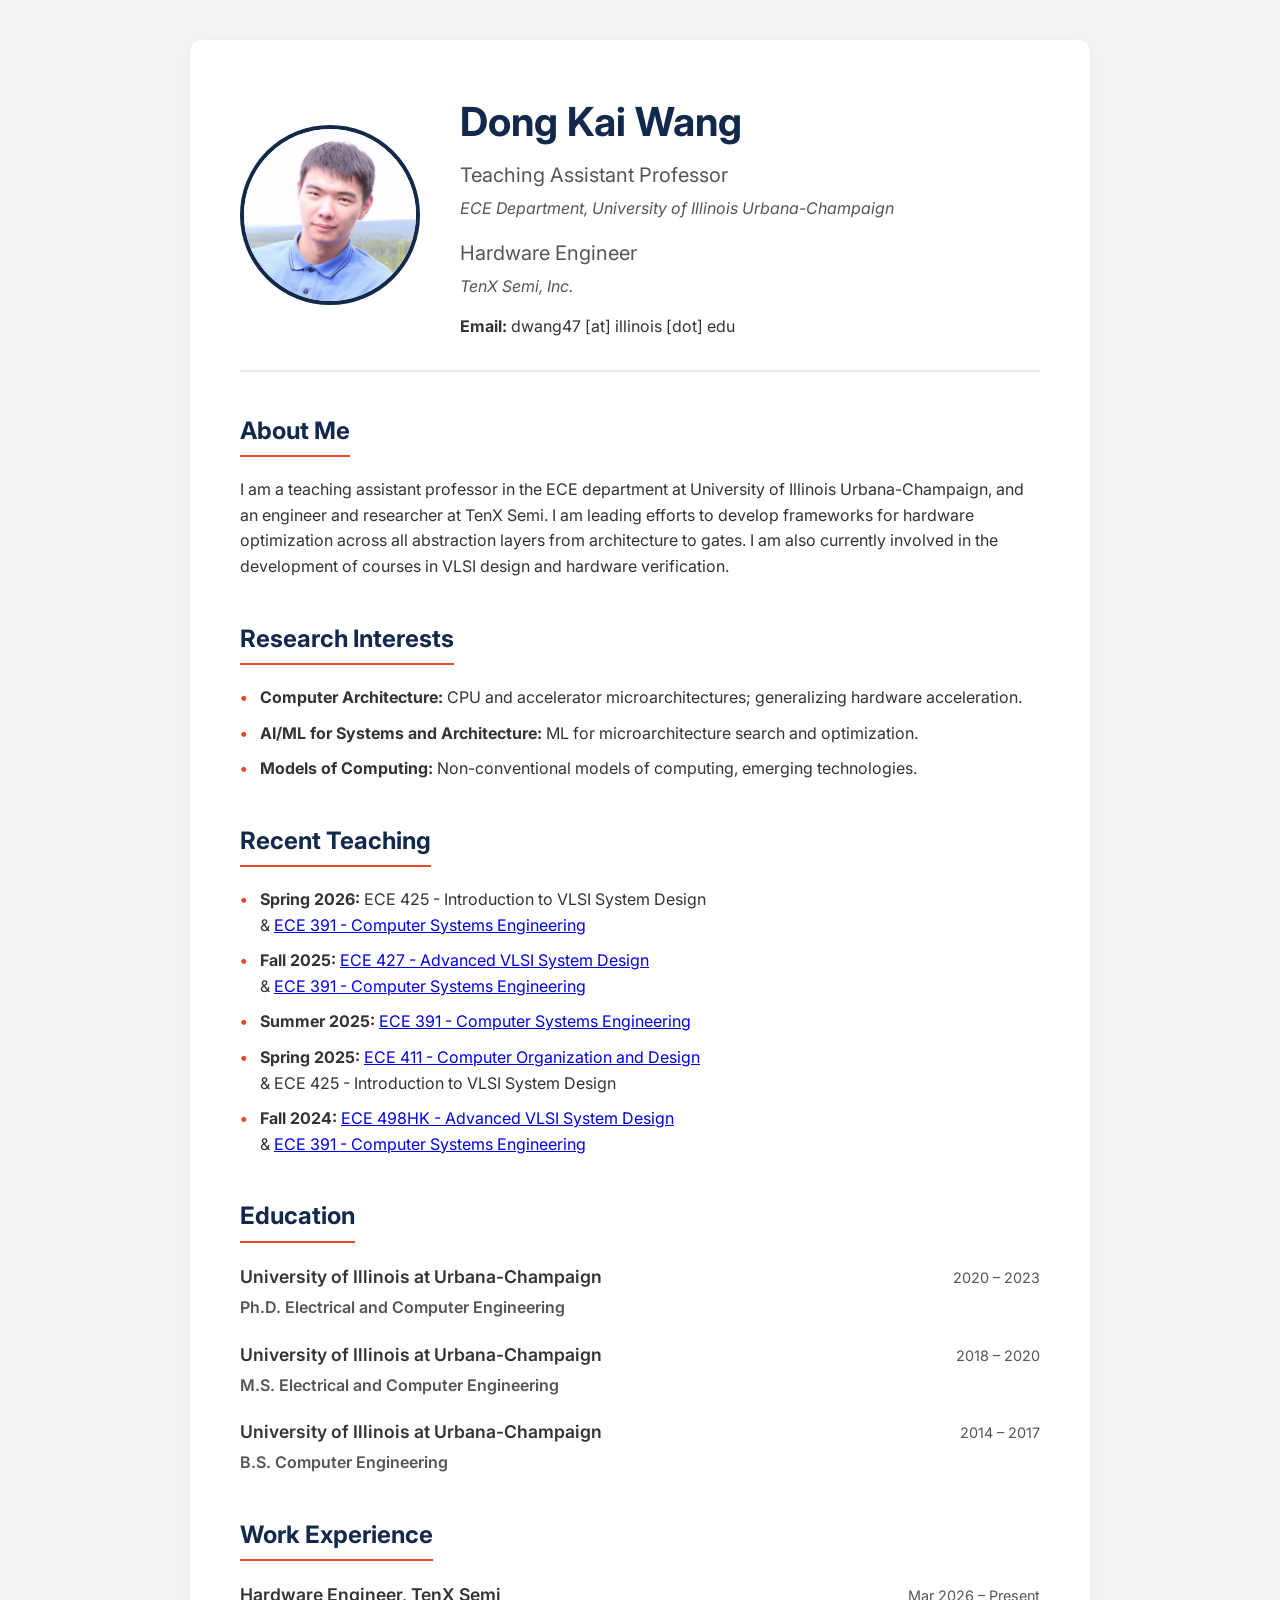
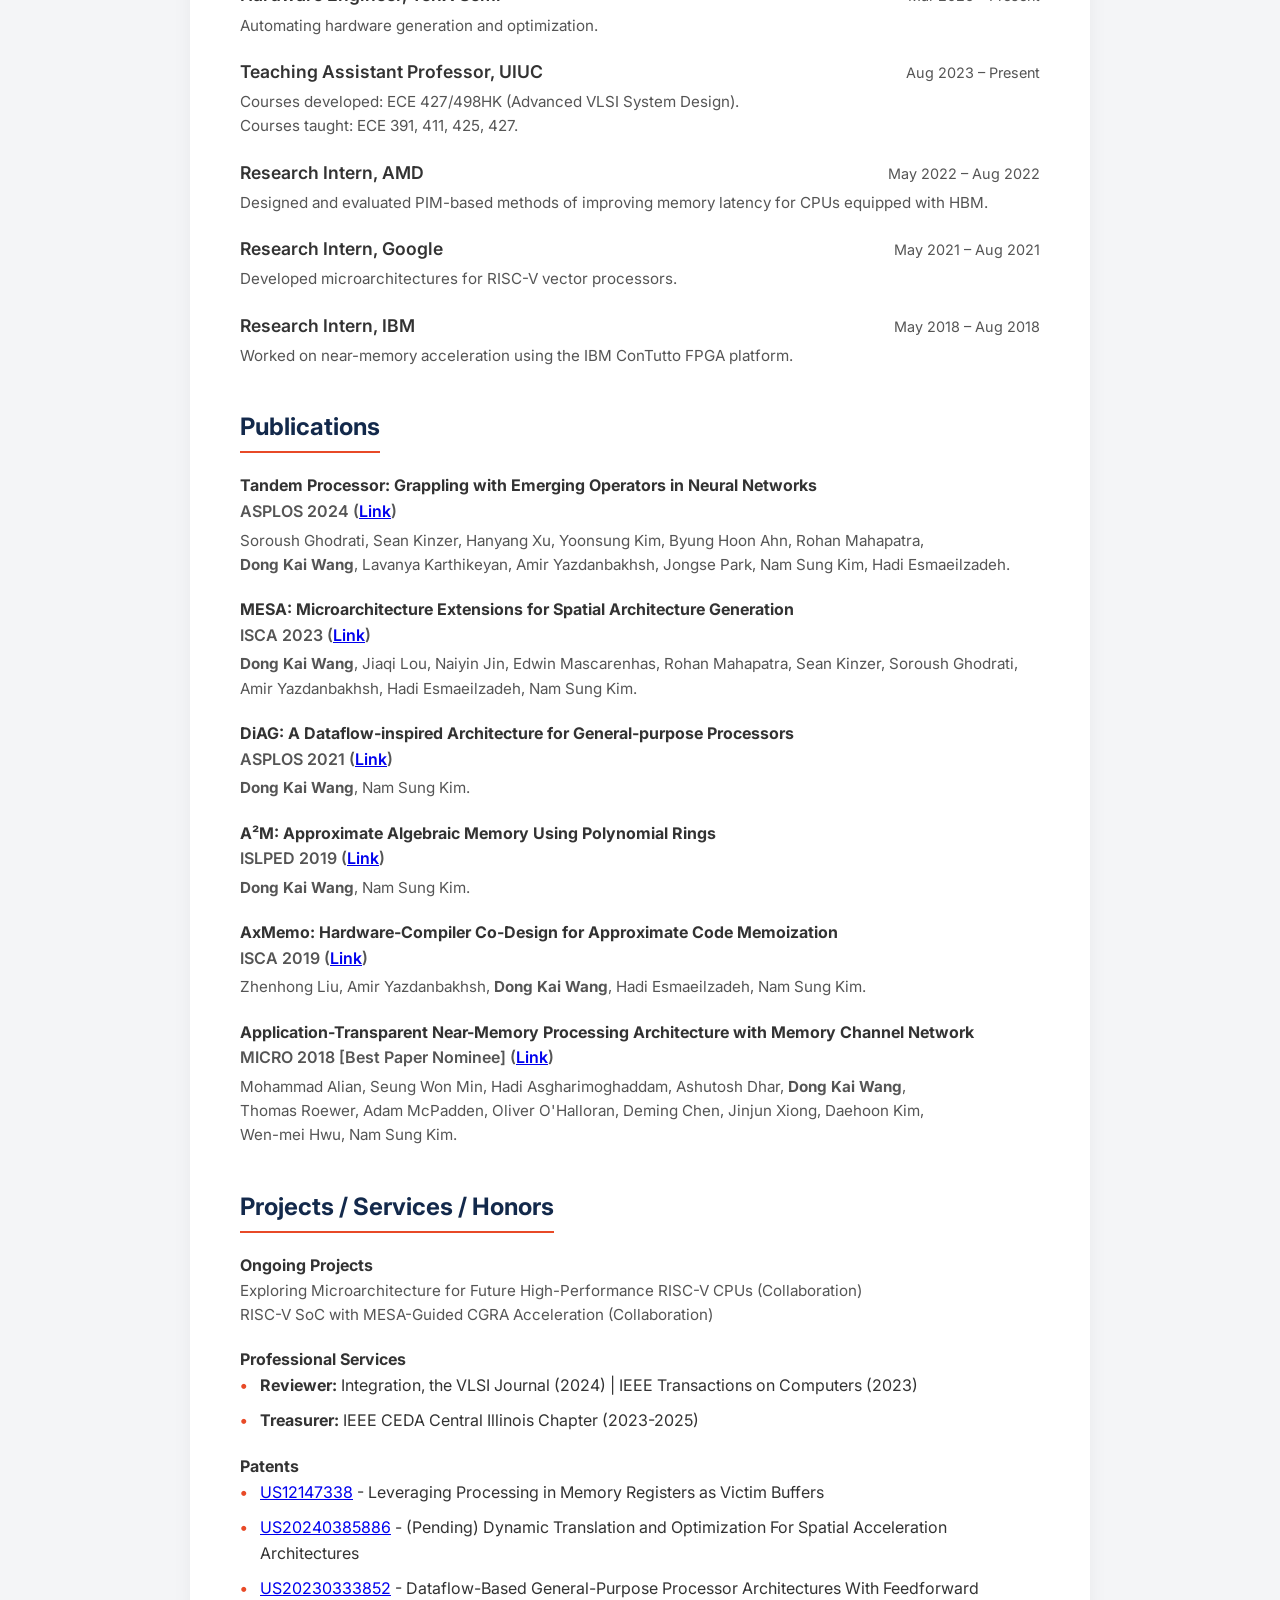
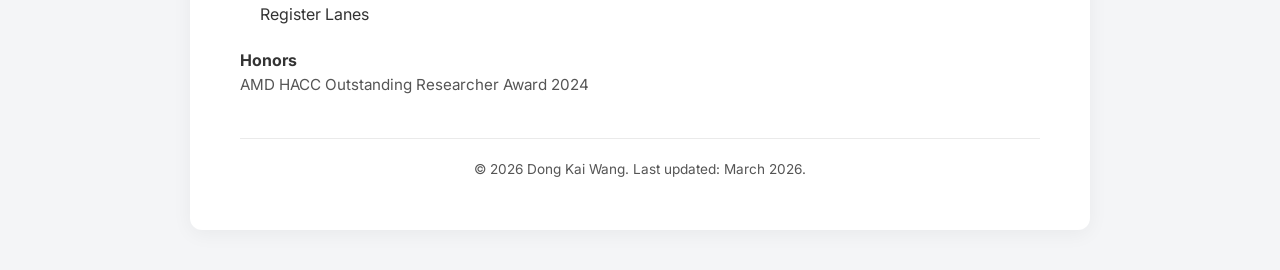
==== commit a679fd50: "Update index.html" ====
--- a/index.html
+++ b/index.html
@@ -165,9 +165,9 @@
             <div class="item">
                 <h4>Patents</h4>
                 <ul class="clean-list">
-                    <li><a href="https://patents.google.com/patent/US12147338B2">US20240211393</a> - Leveraging Processing in Memory Registers as Victim Buffers</li>
-                    <li><a href="https://patents.google.com/patent/US20240385886A1/en">US18/663713</a> - (Pending) Dynamic Translation and Optimization For Spatial Acceleration Architectures</li>
-                    <li><a href="https://patents.google.com/patent/US20230333852A1/en">US18/301776</a> - Dataflow-Based General-Purpose Processor Architectures With Feedforward Register Lanes</li>
+                    <li><a href="https://patents.google.com/patent/US12147338B2">US12147338</a> - Leveraging Processing in Memory Registers as Victim Buffers</li>
+                    <li><a href="https://patents.google.com/patent/US20240385886A1/en">US20240385886</a> - (Pending) Dynamic Translation and Optimization For Spatial Acceleration Architectures</li>
+                    <li><a href="https://patents.google.com/patent/US20230333852A1/en">US20230333852</a> - Dataflow-Based General-Purpose Processor Architectures With Feedforward Register Lanes</li>
                 </ul>
             </div>
             <div class="item">
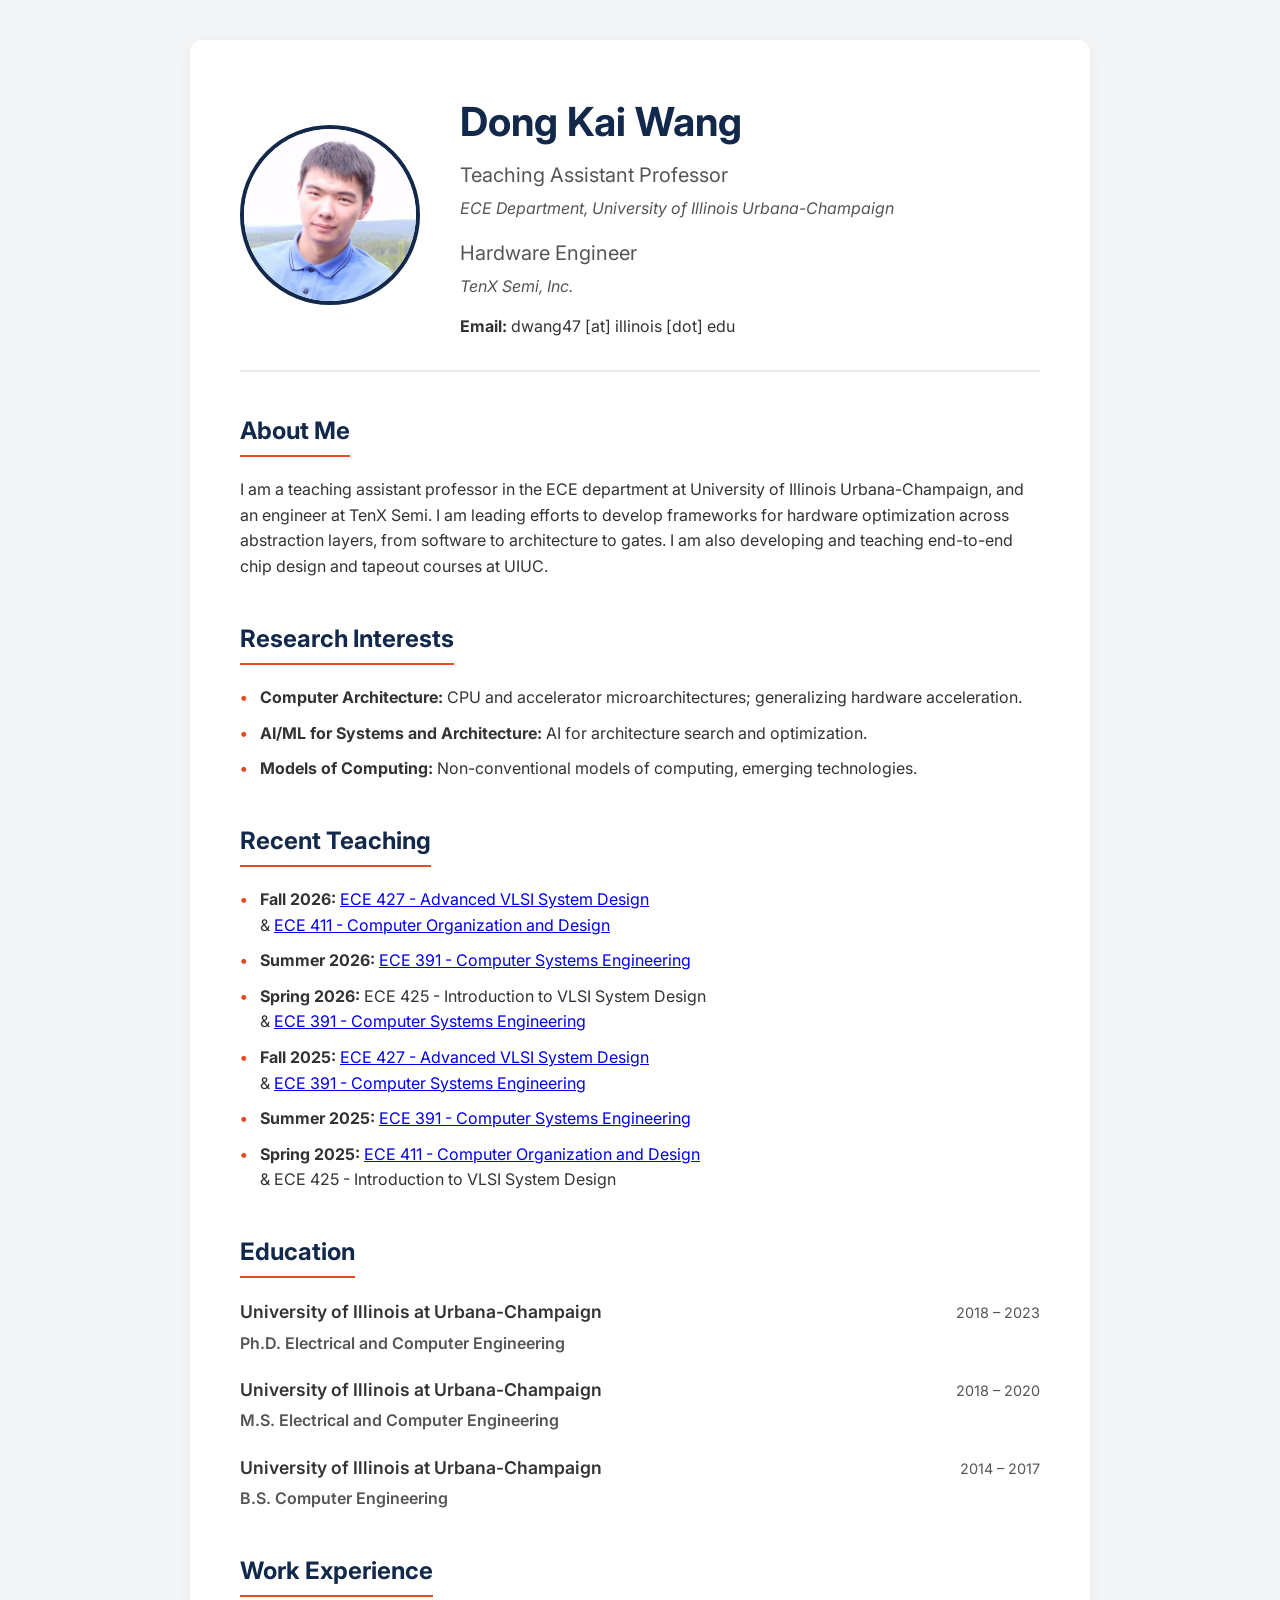
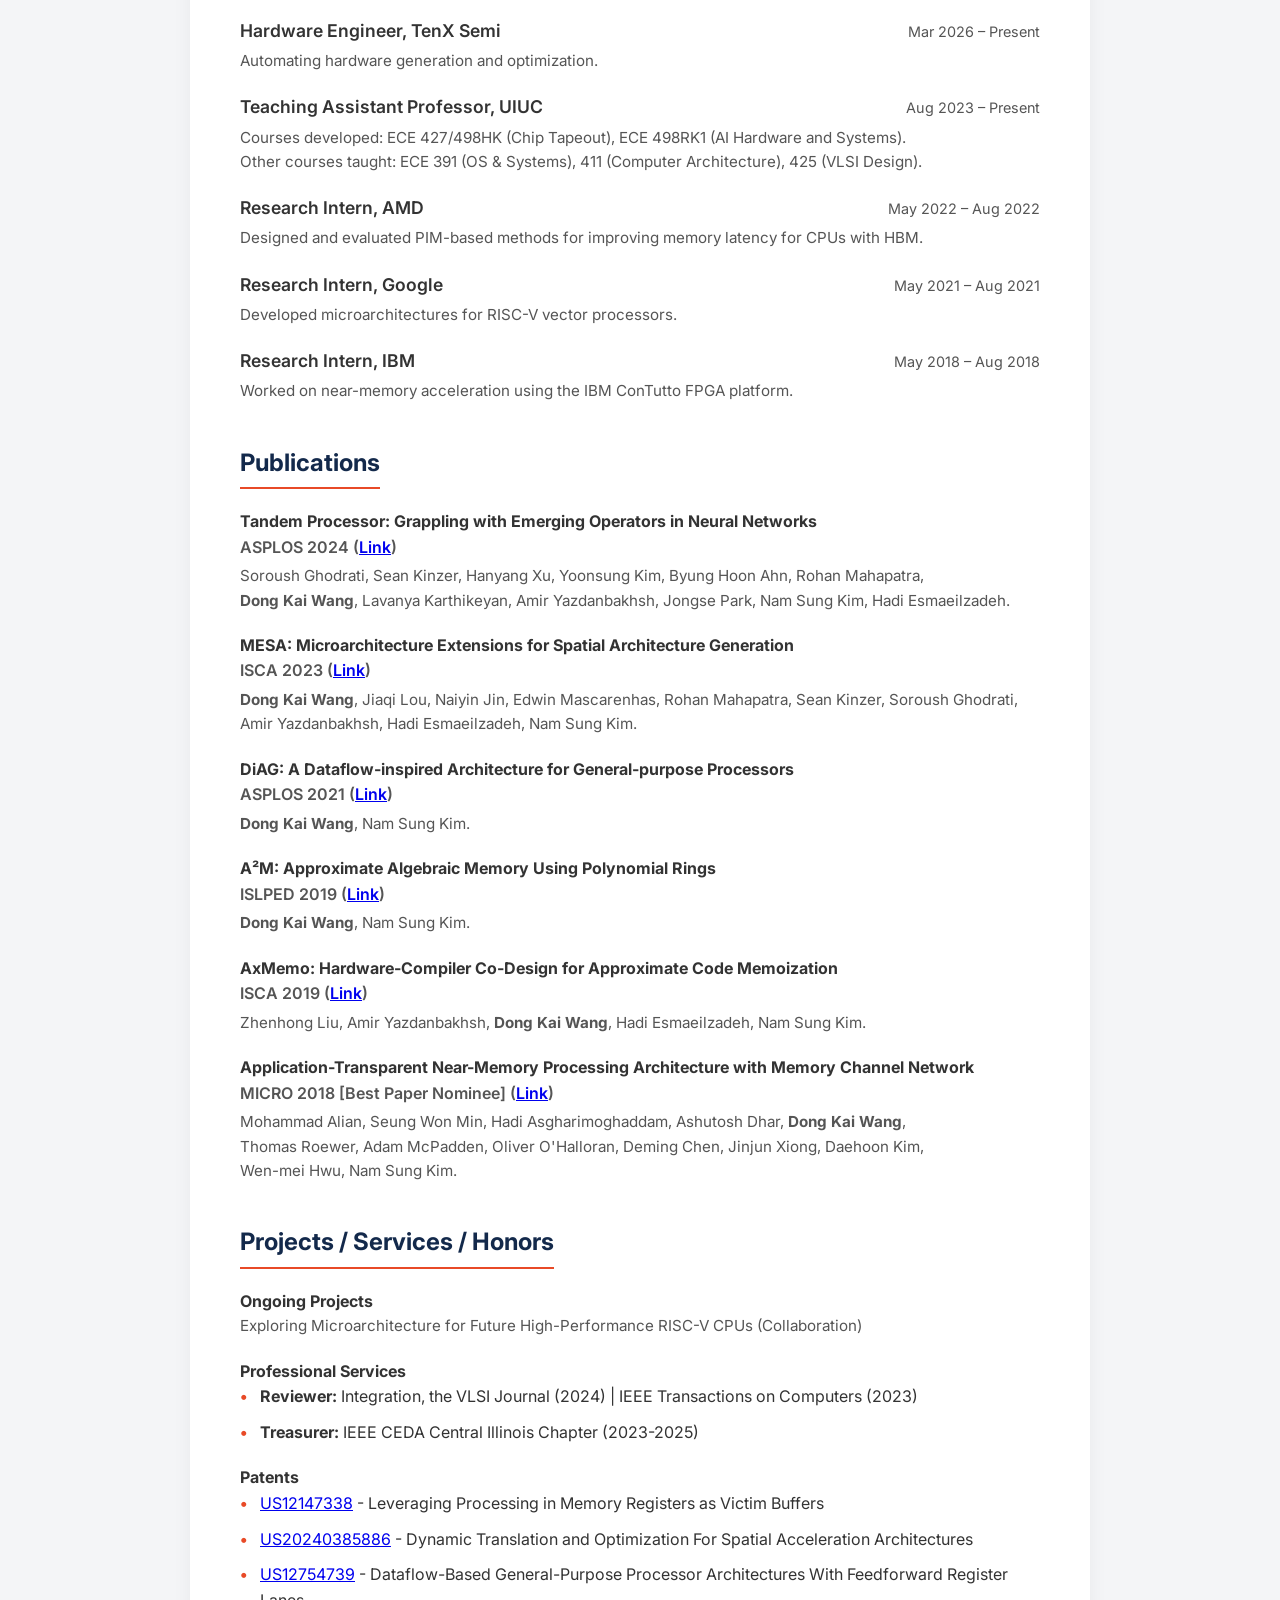
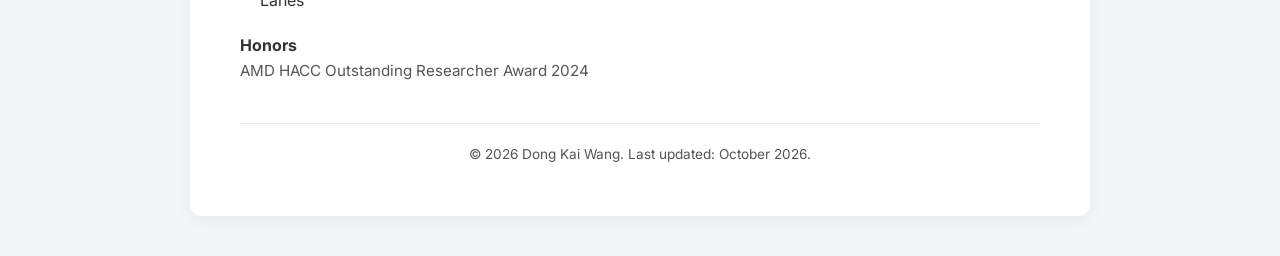
==== commit 14e94826: "Update index.html" ====
--- a/index.html
+++ b/index.html
@@ -26,14 +26,14 @@
     <main>
         <section id="about">
             <h3 class="section-title">About Me</h3>
-            <p>I am a teaching assistant professor in the ECE department at University of Illinois Urbana-Champaign, and an engineer and researcher at TenX Semi. I am leading efforts to develop frameworks for hardware optimization across all abstraction layers from architecture to gates. I am also currently involved in the development of courses in VLSI design and hardware verification.</p>
+            <p>I am a teaching assistant professor in the ECE department at University of Illinois Urbana-Champaign, and an engineer at TenX Semi. I am leading efforts to develop frameworks for hardware optimization across abstraction layers, from software to architecture to gates. I am also developing and teaching end-to-end chip design and tapeout courses at UIUC.</p>
         </section>
 
         <section id="research-interests">
             <h3 class="section-title">Research Interests</h3>
             <ul class="clean-list">
                 <li><strong>Computer Architecture:</strong> CPU and accelerator microarchitectures; generalizing hardware acceleration.</li>
-                <li><strong>AI/ML for Systems and Architecture:</strong> ML for microarchitecture search and optimization.</li>
+                <li><strong>AI/ML for Systems and Architecture:</strong> AI for architecture search and optimization.</li>
                 <li><strong>Models of Computing:</strong> Non-conventional models of computing, emerging technologies.</li>
             </ul>
         </section>
@@ -41,11 +41,12 @@
         <section id="teaching">
             <h3 class="section-title">Recent Teaching</h3>
             <ul class="clean-list">
+                <li><strong>Fall 2026:</strong> <a href="https://courses.grainger.illinois.edu/ece427/fa2026/">ECE 427 - Advanced VLSI System Design</a> <br>& <a href="https://courses.grainger.illinois.edu/ece411/fa2026/">ECE 411 - Computer Organization and Design</a></li>
+                <li><strong>Summer 2026:</strong> <a href="https://courses.grainger.illinois.edu/ece391/su2026/">ECE 391 - Computer Systems Engineering</a></li>
                 <li><strong>Spring 2026:</strong> ECE 425 - Introduction to VLSI System Design <br>& <a href="https://courses.grainger.illinois.edu/ece391/sp2026/">ECE 391 - Computer Systems Engineering</a></li>
                 <li><strong>Fall 2025:</strong> <a href="https://courses.grainger.illinois.edu/ece427/fa2025/">ECE 427 - Advanced VLSI System Design</a> <br>& <a href="https://courses.grainger.illinois.edu/ece391/fa2025/">ECE 391 - Computer Systems Engineering</a></li>
                 <li><strong>Summer 2025:</strong> <a href="https://courses.grainger.illinois.edu/ece391/su2025/">ECE 391 - Computer Systems Engineering</a></li>
                 <li><strong>Spring 2025:</strong> <a href="https://courses.grainger.illinois.edu/ece411/sp2025/course.html">ECE 411 - Computer Organization and Design</a> <br>& ECE 425 - Introduction to VLSI System Design</li>
-                <li><strong>Fall 2024:</strong> <a href="https://courses.grainger.illinois.edu/ece498hk/fa2024/">ECE 498HK - Advanced VLSI System Design</a> <br>& <a href="https://courses.grainger.illinois.edu/ece391/fa2024/">ECE 391 - Computer Systems Engineering</a></li>
             </ul>
         </section>
 
@@ -54,7 +55,7 @@
             <div class="item">
                 <div class="item-header">
                     <h4>University of Illinois at Urbana-Champaign</h4>
-                    <span class="item-date">2020 &ndash; 2023</span>
+                    <span class="item-date">2018 &ndash; 2023</span>
                 </div>
                 <p class="item-sub">Ph.D. Electrical and Computer Engineering</p>
             </div>
@@ -88,15 +89,15 @@
                     <h4>Teaching Assistant Professor, UIUC</h4>
                     <span class="item-date">Aug 2023 &ndash; Present</span>
                 </div>
-                <p class="item-desc">Courses developed: ECE 427/498HK (Advanced VLSI System Design).</p>
-                <p class="item-desc">Courses taught: ECE 391, 411, 425, 427.</p>
+                <p class="item-desc">Courses developed: ECE 427/498HK (Chip Tapeout), ECE 498RK1 (AI Hardware and Systems).</p>
+                <p class="item-desc">Other courses taught: ECE 391 (OS & Systems), 411 (Computer Architecture), 425 (VLSI Design).</p>
             </div>
             <div class="item">
                 <div class="item-header">
                     <h4>Research Intern, AMD</h4>
                     <span class="item-date">May 2022 &ndash; Aug 2022</span>
                 </div>
-                <p class="item-desc">Designed and evaluated PIM-based methods of improving memory latency for CPUs equipped with HBM.</p>
+                <p class="item-desc">Designed and evaluated PIM-based methods for improving memory latency for CPUs with HBM.</p>
             </div>
             <div class="item">
                 <div class="item-header">
@@ -153,7 +154,6 @@
             <div class="item">
                 <h4>Ongoing Projects</h4>
                 <p class="item-desc">Exploring Microarchitecture for Future High-Performance RISC-V CPUs (Collaboration)</p>
-				<p class="item-desc">RISC-V SoC with MESA-Guided CGRA Acceleration (Collaboration)</p>
             </div>
             <div class="item">
                 <h4>Professional Services</h4>
@@ -166,8 +166,8 @@
                 <h4>Patents</h4>
                 <ul class="clean-list">
                     <li><a href="https://patents.google.com/patent/US12147338B2">US12147338</a> - Leveraging Processing in Memory Registers as Victim Buffers</li>
-                    <li><a href="https://patents.google.com/patent/US20240385886A1/en">US20240385886</a> - (Pending) Dynamic Translation and Optimization For Spatial Acceleration Architectures</li>
-                    <li><a href="https://patents.google.com/patent/US20230333852A1/en">US20230333852</a> - Dataflow-Based General-Purpose Processor Architectures With Feedforward Register Lanes</li>
+                    <li><a href="https://patents.google.com/patent/US20240385886A1/en">US20240385886</a> - Dynamic Translation and Optimization For Spatial Acceleration Architectures</li>
+                    <li><a href="https://patents.google.com/patent/US20230333852A1/en">US12754739</a> - Dataflow-Based General-Purpose Processor Architectures With Feedforward Register Lanes</li>
                 </ul>
             </div>
             <div class="item">
@@ -178,7 +178,7 @@
     </main>
 
     <footer class="site-footer">
-        <p>&copy; 2026 Dong Kai Wang. Last updated: March 2026.</p>
+        <p>&copy; 2026 Dong Kai Wang. Last updated: October 2026.</p>
     </footer>
 </div>
 
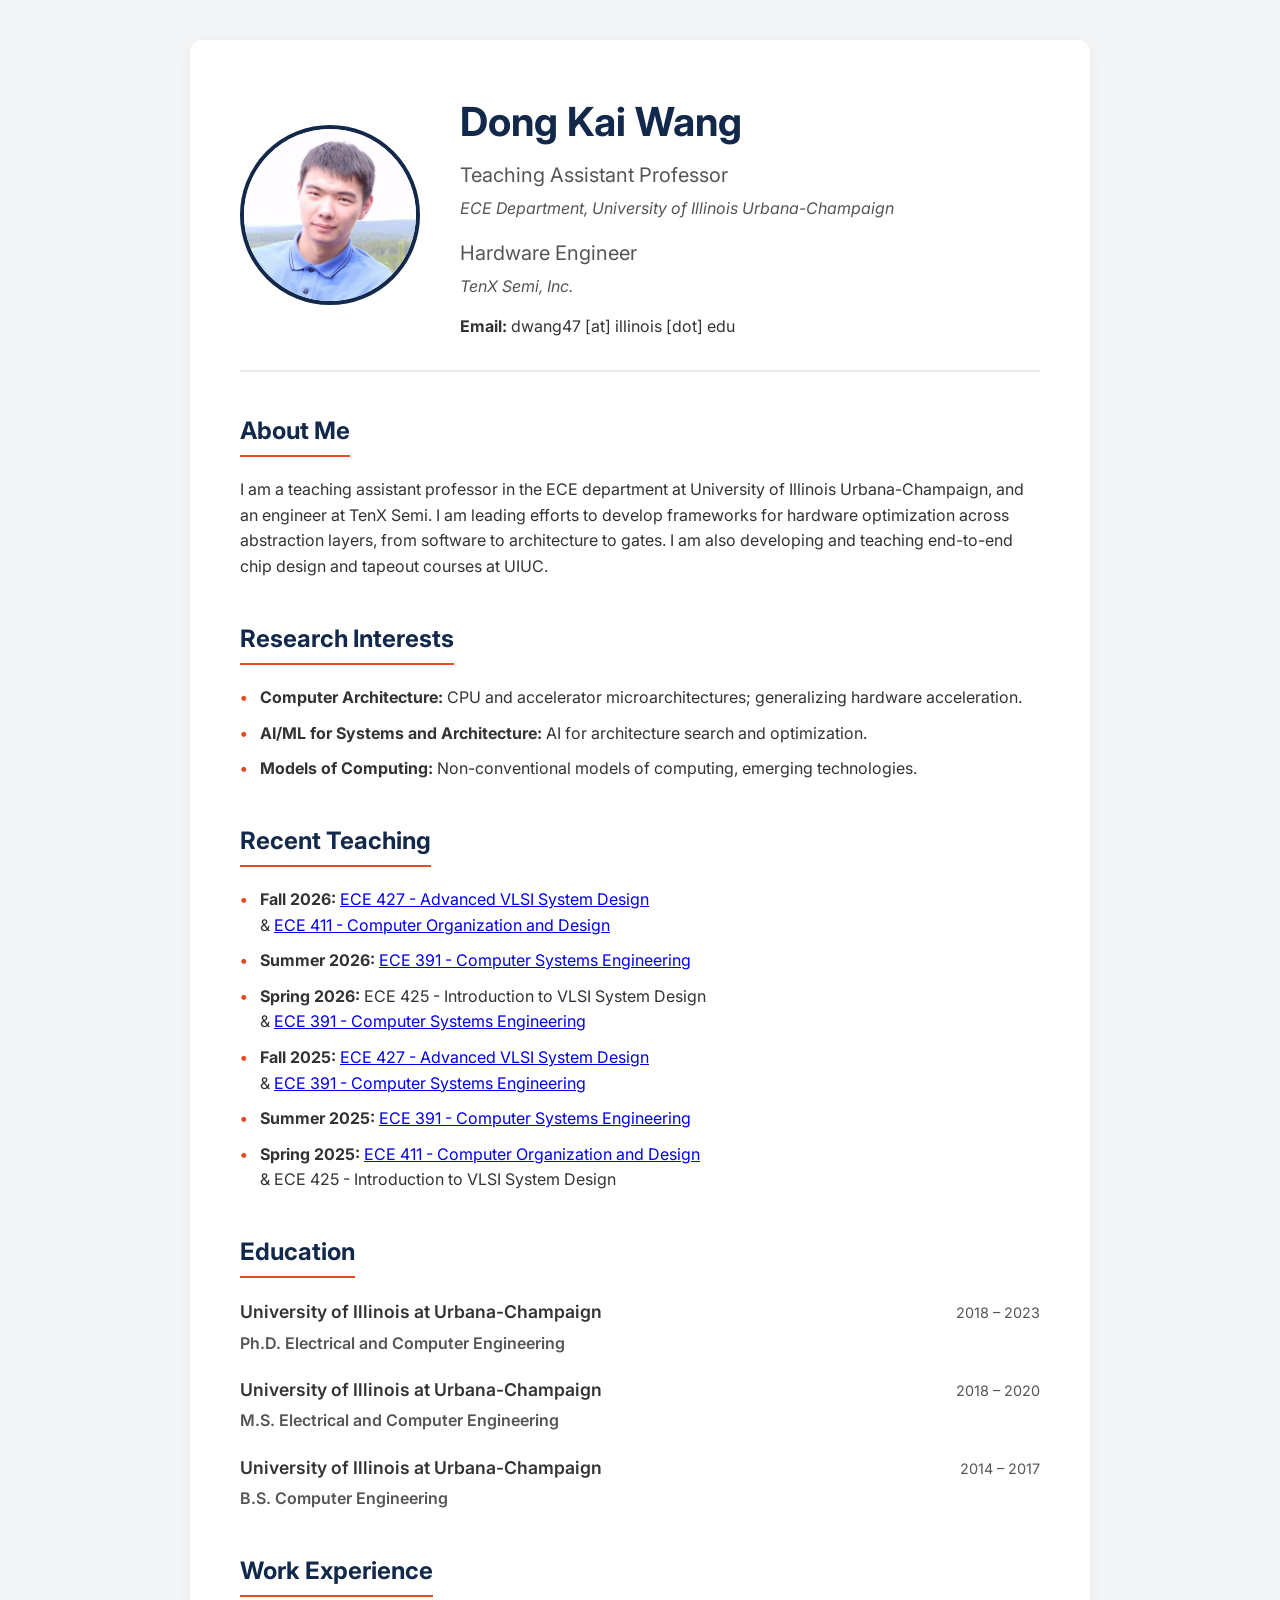
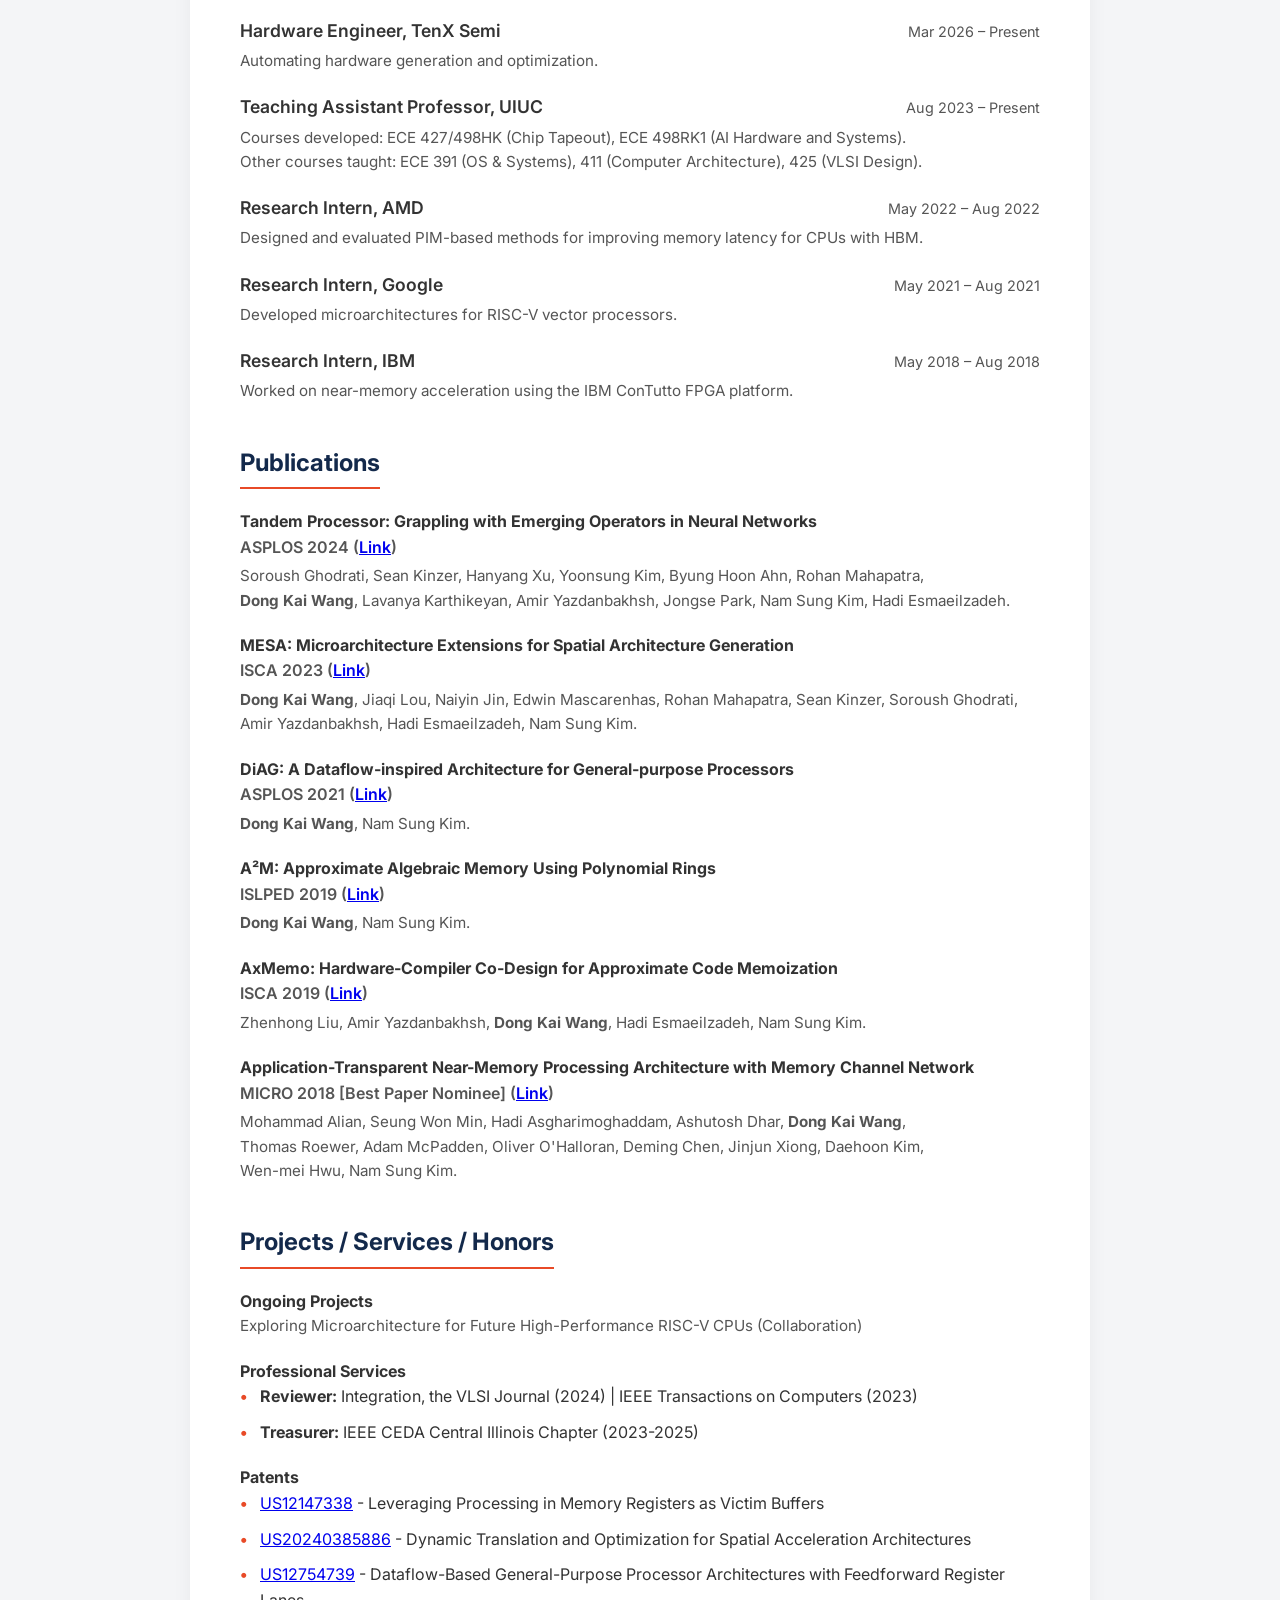
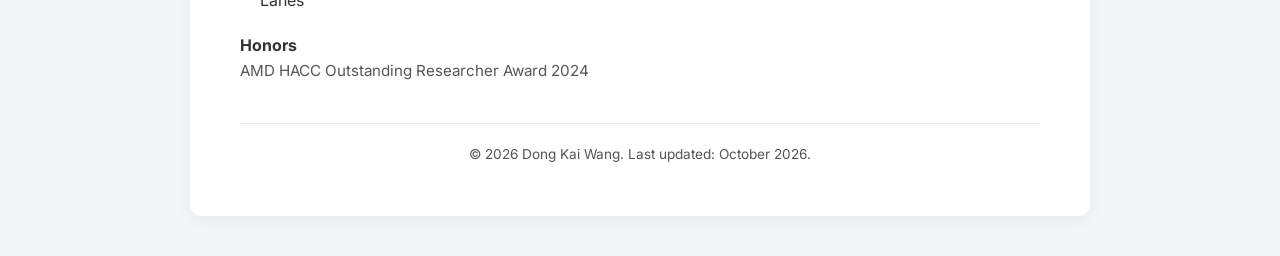
==== commit 589aa1c1: "Update index.html" ====
--- a/index.html
+++ b/index.html
@@ -166,8 +166,8 @@
                 <h4>Patents</h4>
                 <ul class="clean-list">
                     <li><a href="https://patents.google.com/patent/US12147338B2">US12147338</a> - Leveraging Processing in Memory Registers as Victim Buffers</li>
-                    <li><a href="https://patents.google.com/patent/US20240385886A1/en">US20240385886</a> - Dynamic Translation and Optimization For Spatial Acceleration Architectures</li>
-                    <li><a href="https://patents.google.com/patent/US20230333852A1/en">US12754739</a> - Dataflow-Based General-Purpose Processor Architectures With Feedforward Register Lanes</li>
+                    <li><a href="https://patents.google.com/patent/US20240385886A1/en">US20240385886</a> - Dynamic Translation and Optimization for Spatial Acceleration Architectures</li>
+                    <li><a href="https://patents.google.com/patent/US20230333852A1/en">US12754739</a> - Dataflow-Based General-Purpose Processor Architectures with Feedforward Register Lanes</li>
                 </ul>
             </div>
             <div class="item">
